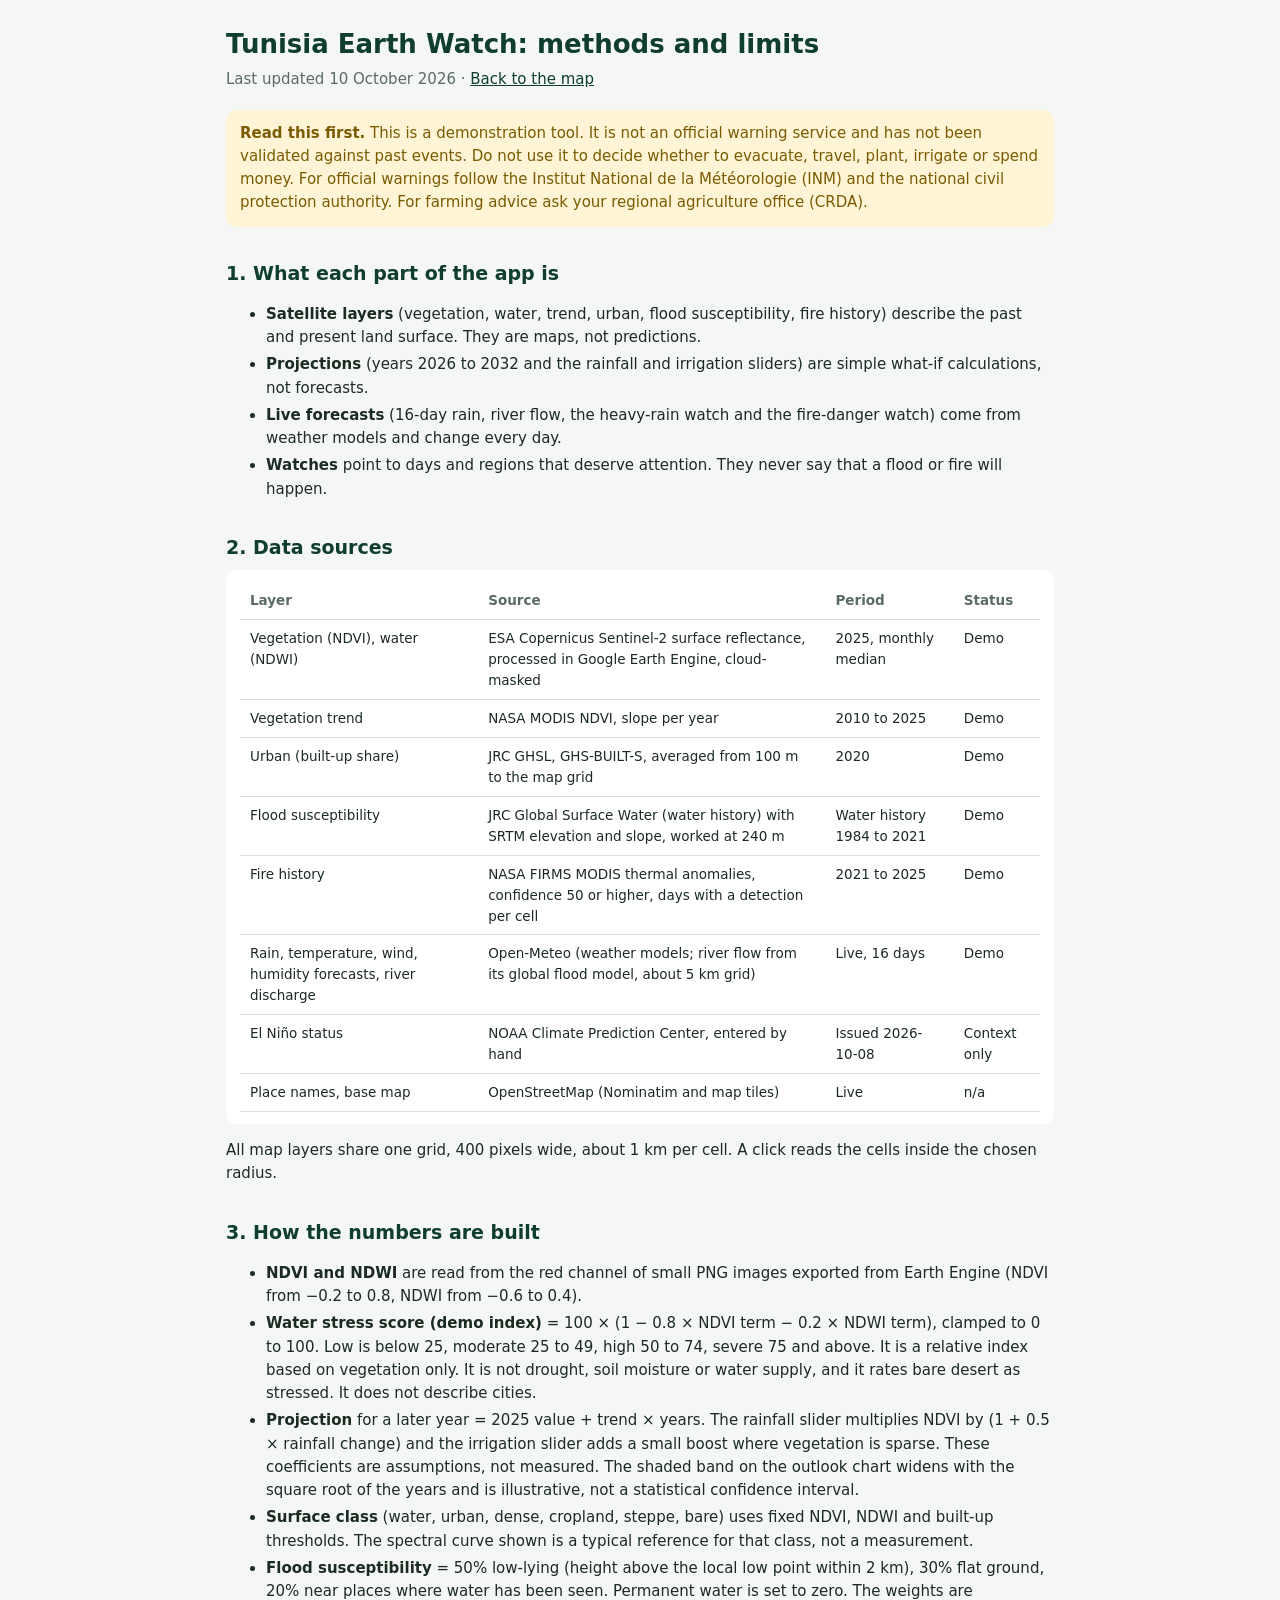
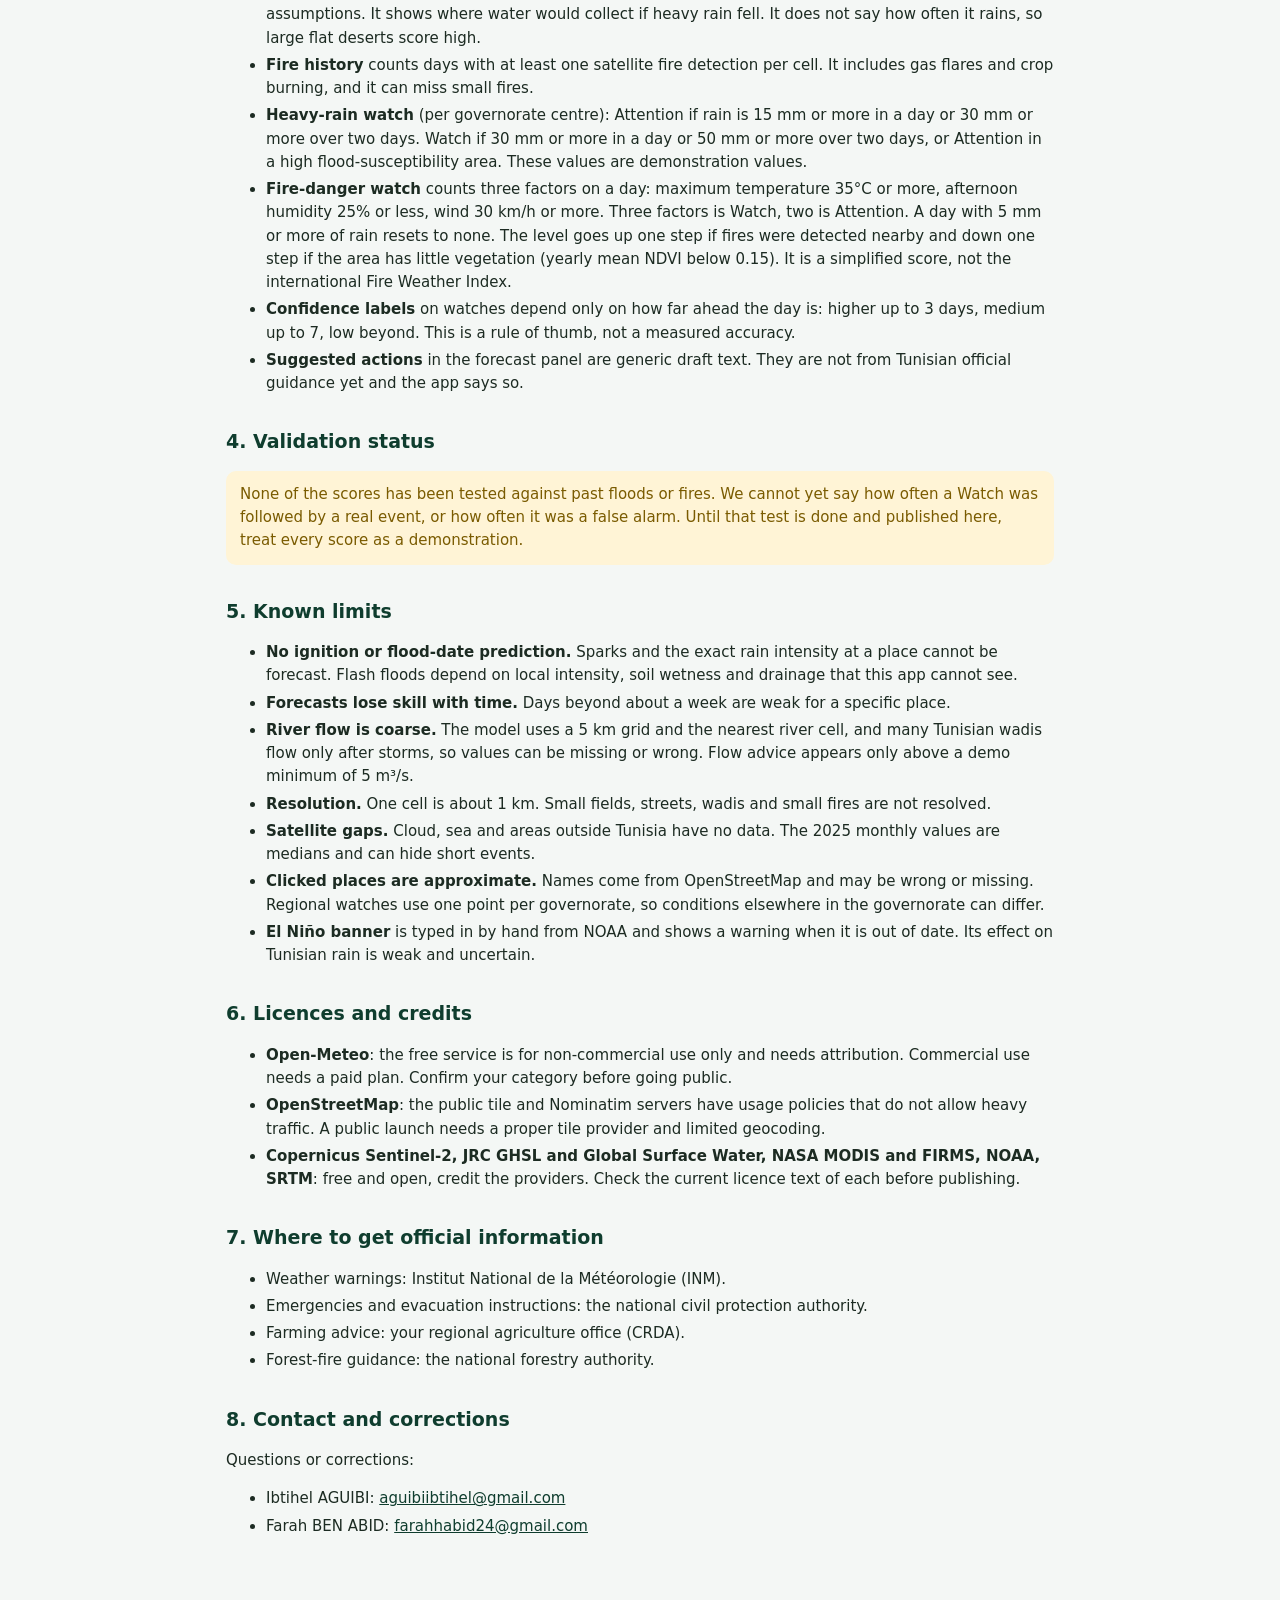
==== methods.html @ f04de6d4 "Add files via upload" ====
<!DOCTYPE html>
<html lang="en">
<head>
<meta charset="UTF-8">
<meta name="viewport" content="width=device-width, initial-scale=1">
<title>Tunisia Earth Watch: methods and limits</title>
<link rel="icon" href="data:,">
<style>
  :root { --bg:#f4f7f5; --card:#fff; --text:#1c2b22; --muted:#5b6b62; --brand:#0f3d2e; --warn-bg:#fff4d6; --warn:#7a5b00; --line:#d9e2dc; }
  @media (prefers-color-scheme: dark) {
    :root { --bg:#0f1713; --card:#17221c; --text:#e6efe9; --muted:#9db0a5; --brand:#7fd1a5; --warn-bg:#3a3010; --warn:#f2d88a; --line:#2b3a31; }
  }
  * { box-sizing: border-box; }
  body { margin:0; background:var(--bg); color:var(--text); font:15px/1.55 system-ui,-apple-system,"Segoe UI",Roboto,sans-serif; }
  main { max-width:860px; margin:0 auto; padding:24px 16px 64px; }
  h1 { font-size:26px; color:var(--brand); margin:0 0 4px; }
  h2 { font-size:19px; color:var(--brand); margin:32px 0 8px; }
  .sub { color:var(--muted); margin:0 0 18px; }
  .box { background:var(--warn-bg); color:var(--warn); padding:12px 14px; border-radius:10px; margin:14px 0; }
  .card { background:var(--card); border-radius:10px; padding:12px 14px; }
  .scroll { overflow-x:auto; }
  table { border-collapse:collapse; width:100%; min-width:640px; font-size:13.5px; }
  th, td { text-align:left; padding:8px 10px; border-bottom:1px solid var(--line); vertical-align:top; }
  th { color:var(--muted); font-weight:600; }
  code { background:var(--bg); padding:1px 5px; border-radius:4px; font-size:13px; }
  li { margin:4px 0; }
  a { color:var(--brand); }
</style>
</head>
<body>
<main>
  <h1>Tunisia Earth Watch: methods and limits</h1>
  <p class="sub">Last updated 10 October 2026 · <a href="index.html">Back to the map</a></p>

  <div class="box"><b>Read this first.</b> This is a demonstration tool. It is not an official warning service and has not been validated against past events. Do not use it to decide whether to evacuate, travel, plant, irrigate or spend money. For official warnings follow the Institut National de la Météorologie (INM) and the national civil protection authority. For farming advice ask your regional agriculture office (CRDA).</div>

  <h2>1. What each part of the app is</h2>
  <ul>
    <li><b>Satellite layers</b> (vegetation, water, trend, urban, flood susceptibility, fire history) describe the past and present land surface. They are maps, not predictions.</li>
    <li><b>Projections</b> (years 2026 to 2032 and the rainfall and irrigation sliders) are simple what-if calculations, not forecasts.</li>
    <li><b>Live forecasts</b> (16-day rain, river flow, the heavy-rain watch and the fire-danger watch) come from weather models and change every day.</li>
    <li><b>Watches</b> point to days and regions that deserve attention. They never say that a flood or fire will happen.</li>
  </ul>

  <h2>2. Data sources</h2>
  <div class="card scroll">
  <table>
    <tr><th>Layer</th><th>Source</th><th>Period</th><th>Status</th></tr>
    <tr><td>Vegetation (NDVI), water (NDWI)</td><td>ESA Copernicus Sentinel-2 surface reflectance, processed in Google Earth Engine, cloud-masked</td><td>2025, monthly median</td><td>Demo</td></tr>
    <tr><td>Vegetation trend</td><td>NASA MODIS NDVI, slope per year</td><td>2010 to 2025</td><td>Demo</td></tr>
    <tr><td>Urban (built-up share)</td><td>JRC GHSL, GHS-BUILT-S, averaged from 100 m to the map grid</td><td>2020</td><td>Demo</td></tr>
    <tr><td>Flood susceptibility</td><td>JRC Global Surface Water (water history) with SRTM elevation and slope, worked at 240 m</td><td>Water history 1984 to 2021</td><td>Demo</td></tr>
    <tr><td>Fire history</td><td>NASA FIRMS MODIS thermal anomalies, confidence 50 or higher, days with a detection per cell</td><td>2021 to 2025</td><td>Demo</td></tr>
    <tr><td>Rain, temperature, wind, humidity forecasts, river discharge</td><td>Open-Meteo (weather models; river flow from its global flood model, about 5 km grid)</td><td>Live, 16 days</td><td>Demo</td></tr>
    <tr><td>El Niño status</td><td>NOAA Climate Prediction Center, entered by hand</td><td>Issued 2026-10-08</td><td>Context only</td></tr>
    <tr><td>Place names, base map</td><td>OpenStreetMap (Nominatim and map tiles)</td><td>Live</td><td>n/a</td></tr>
  </table>
  </div>
  <p>All map layers share one grid, 400 pixels wide, about 1 km per cell. A click reads the cells inside the chosen radius.</p>

  <h2>3. How the numbers are built</h2>
  <ul>
    <li><b>NDVI and NDWI</b> are read from the red channel of small PNG images exported from Earth Engine (NDVI from −0.2 to 0.8, NDWI from −0.6 to 0.4).</li>
    <li><b>Water stress score (demo index)</b> = 100 × (1 − 0.8 × NDVI term − 0.2 × NDWI term), clamped to 0 to 100. Low is below 25, moderate 25 to 49, high 50 to 74, severe 75 and above. It is a relative index based on vegetation only. It is not drought, soil moisture or water supply, and it rates bare desert as stressed. It does not describe cities.</li>
    <li><b>Projection</b> for a later year = 2025 value + trend × years. The rainfall slider multiplies NDVI by (1 + 0.5 × rainfall change) and the irrigation slider adds a small boost where vegetation is sparse. These coefficients are assumptions, not measured. The shaded band on the outlook chart widens with the square root of the years and is illustrative, not a statistical confidence interval.</li>
    <li><b>Surface class</b> (water, urban, dense, cropland, steppe, bare) uses fixed NDVI, NDWI and built-up thresholds. The spectral curve shown is a typical reference for that class, not a measurement.</li>
    <li><b>Flood susceptibility</b> = 50% low-lying (height above the local low point within 2 km), 30% flat ground, 20% near places where water has been seen. Permanent water is set to zero. The weights are assumptions. It shows where water would collect if heavy rain fell. It does not say how often it rains, so large flat deserts score high.</li>
    <li><b>Fire history</b> counts days with at least one satellite fire detection per cell. It includes gas flares and crop burning, and it can miss small fires.</li>
    <li><b>Heavy-rain watch</b> (per governorate centre): Attention if rain is 15 mm or more in a day or 30 mm or more over two days. Watch if 30 mm or more in a day or 50 mm or more over two days, or Attention in a high flood-susceptibility area. These values are demonstration values.</li>
    <li><b>Fire-danger watch</b> counts three factors on a day: maximum temperature 35°C or more, afternoon humidity 25% or less, wind 30 km/h or more. Three factors is Watch, two is Attention. A day with 5 mm or more of rain resets to none. The level goes up one step if fires were detected nearby and down one step if the area has little vegetation (yearly mean NDVI below 0.15). It is a simplified score, not the international Fire Weather Index.</li>
    <li><b>Confidence labels</b> on watches depend only on how far ahead the day is: higher up to 3 days, medium up to 7, low beyond. This is a rule of thumb, not a measured accuracy.</li>
    <li><b>Suggested actions</b> in the forecast panel are generic draft text. They are not from Tunisian official guidance yet and the app says so.</li>
  </ul>

  <h2>4. Validation status</h2>
  <div class="box">None of the scores has been tested against past floods or fires. We cannot yet say how often a Watch was followed by a real event, or how often it was a false alarm. Until that test is done and published here, treat every score as a demonstration.</div>

  <h2>5. Known limits</h2>
  <ul>
    <li><b>No ignition or flood-date prediction.</b> Sparks and the exact rain intensity at a place cannot be forecast. Flash floods depend on local intensity, soil wetness and drainage that this app cannot see.</li>
    <li><b>Forecasts lose skill with time.</b> Days beyond about a week are weak for a specific place.</li>
    <li><b>River flow is coarse.</b> The model uses a 5 km grid and the nearest river cell, and many Tunisian wadis flow only after storms, so values can be missing or wrong. Flow advice appears only above a demo minimum of 5 m³/s.</li>
    <li><b>Resolution.</b> One cell is about 1 km. Small fields, streets, wadis and small fires are not resolved.</li>
    <li><b>Satellite gaps.</b> Cloud, sea and areas outside Tunisia have no data. The 2025 monthly values are medians and can hide short events.</li>
    <li><b>Clicked places are approximate.</b> Names come from OpenStreetMap and may be wrong or missing. Regional watches use one point per governorate, so conditions elsewhere in the governorate can differ.</li>
    <li><b>El Niño banner</b> is typed in by hand from NOAA and shows a warning when it is out of date. Its effect on Tunisian rain is weak and uncertain.</li>
  </ul>

  <h2>6. Licences and credits</h2>
  <ul>
    <li><b>Open-Meteo</b>: the free service is for non-commercial use only and needs attribution. Commercial use needs a paid plan. Confirm your category before going public.</li>
    <li><b>OpenStreetMap</b>: the public tile and Nominatim servers have usage policies that do not allow heavy traffic. A public launch needs a proper tile provider and limited geocoding.</li>
    <li><b>Copernicus Sentinel-2, JRC GHSL and Global Surface Water, NASA MODIS and FIRMS, NOAA, SRTM</b>: free and open, credit the providers. Check the current licence text of each before publishing.</li>
  </ul>

  <h2>7. Where to get official information</h2>
  <ul>
    <li>Weather warnings: Institut National de la Météorologie (INM).</li>
    <li>Emergencies and evacuation instructions: the national civil protection authority.</li>
    <li>Farming advice: your regional agriculture office (CRDA).</li>
    <li>Forest-fire guidance: the national forestry authority.</li>
  </ul>

  <h2>8. Contact and corrections</h2>
  <p>Questions or corrections:</p>
  <ul>
    <li>Ibtihel AGUIBI: <a href="mailto:aguibiibtihel@gmail.com">aguibiibtihel@gmail.com</a></li>
    <li>Farah BEN ABID: <a href="mailto:farahhabid24@gmail.com">farahhabid24@gmail.com</a></li>
  </ul>
</main>
</body>
</html>
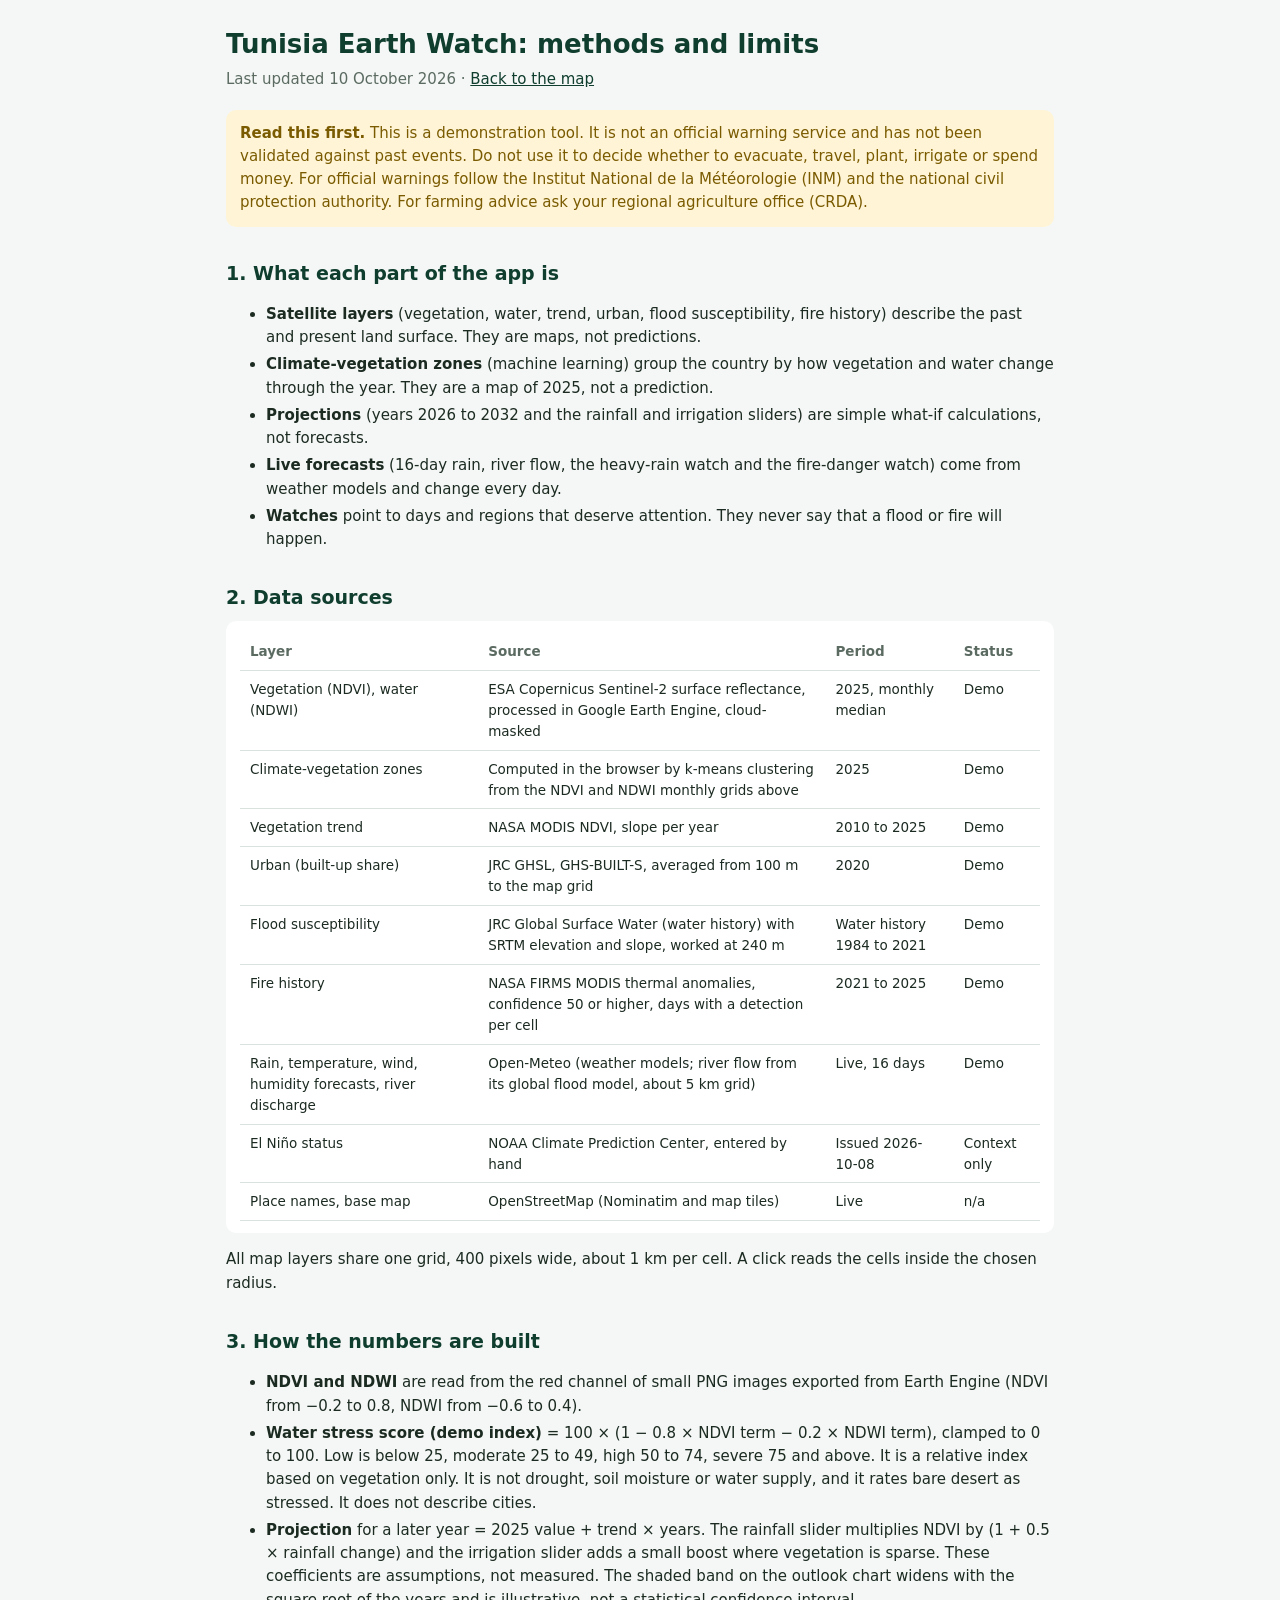
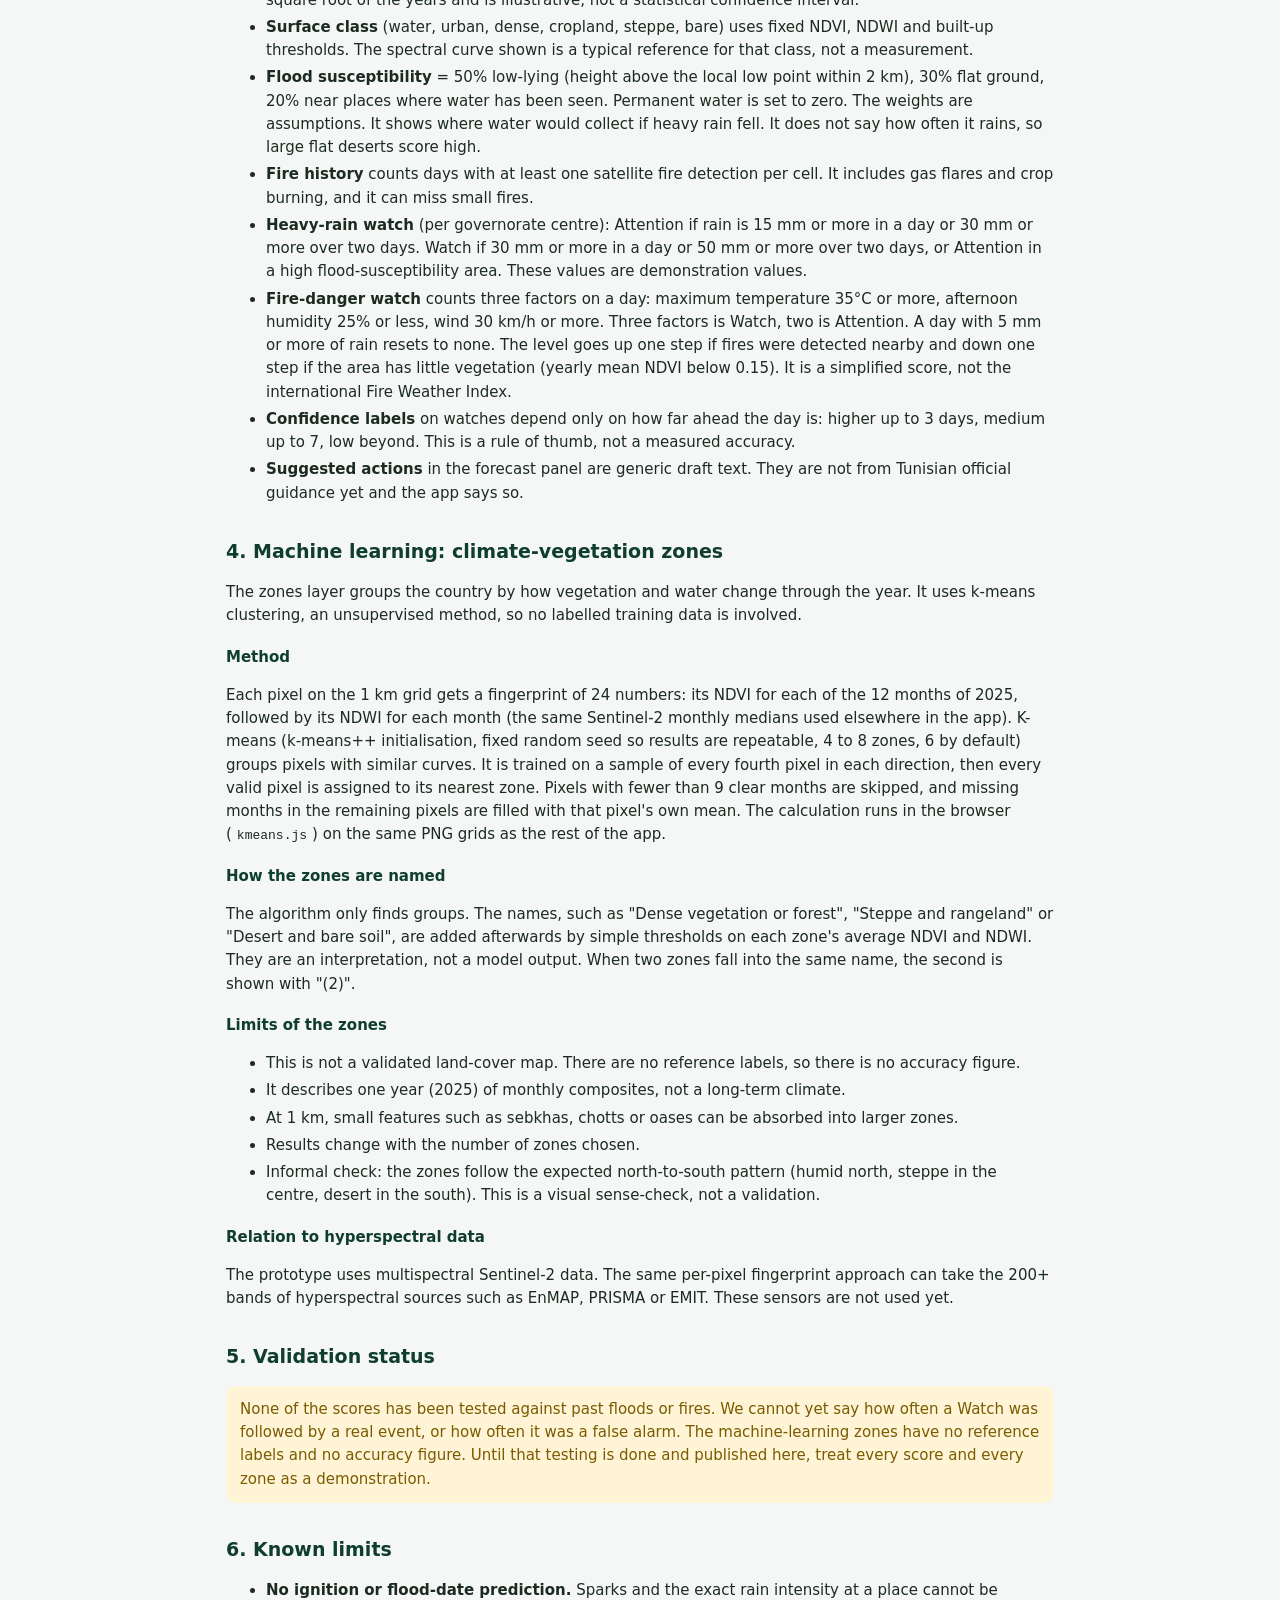
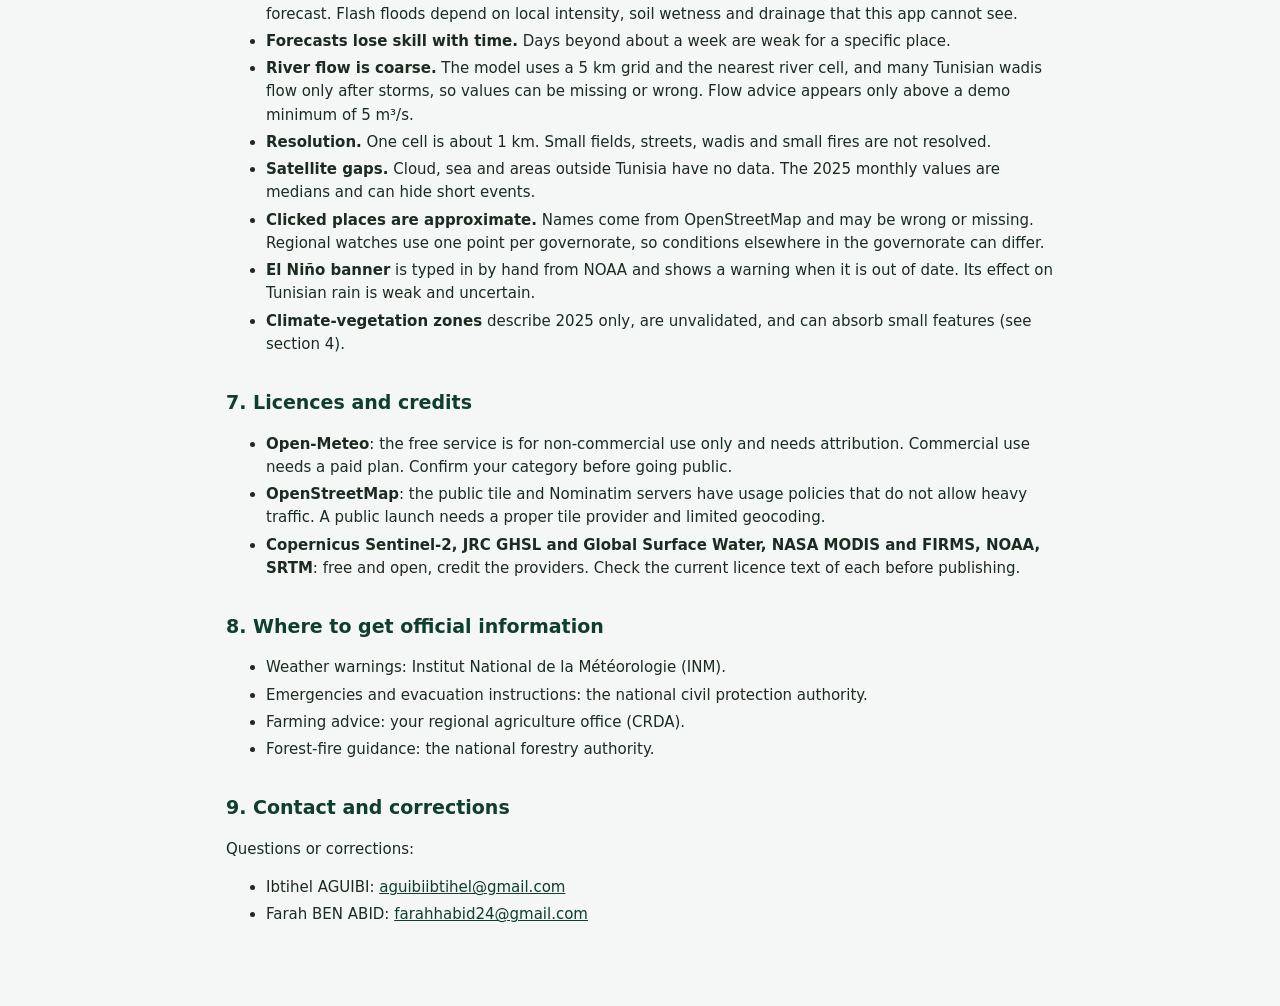
==== commit 19c1b8c2: "Add files via upload" ====
--- a/methods.html
+++ b/methods.html
@@ -15,6 +15,7 @@
   main { max-width:860px; margin:0 auto; padding:24px 16px 64px; }
   h1 { font-size:26px; color:var(--brand); margin:0 0 4px; }
   h2 { font-size:19px; color:var(--brand); margin:32px 0 8px; }
+  h3 { font-size:15px; color:var(--brand); margin:18px 0 4px; }
   .sub { color:var(--muted); margin:0 0 18px; }
   .box { background:var(--warn-bg); color:var(--warn); padding:12px 14px; border-radius:10px; margin:14px 0; }
   .card { background:var(--card); border-radius:10px; padding:12px 14px; }
@@ -37,6 +38,7 @@
   <h2>1. What each part of the app is</h2>
   <ul>
     <li><b>Satellite layers</b> (vegetation, water, trend, urban, flood susceptibility, fire history) describe the past and present land surface. They are maps, not predictions.</li>
+    <li><b>Climate-vegetation zones</b> (machine learning) group the country by how vegetation and water change through the year. They are a map of 2025, not a prediction.</li>
     <li><b>Projections</b> (years 2026 to 2032 and the rainfall and irrigation sliders) are simple what-if calculations, not forecasts.</li>
     <li><b>Live forecasts</b> (16-day rain, river flow, the heavy-rain watch and the fire-danger watch) come from weather models and change every day.</li>
     <li><b>Watches</b> point to days and regions that deserve attention. They never say that a flood or fire will happen.</li>
@@ -47,6 +49,7 @@
   <table>
     <tr><th>Layer</th><th>Source</th><th>Period</th><th>Status</th></tr>
     <tr><td>Vegetation (NDVI), water (NDWI)</td><td>ESA Copernicus Sentinel-2 surface reflectance, processed in Google Earth Engine, cloud-masked</td><td>2025, monthly median</td><td>Demo</td></tr>
+    <tr><td>Climate-vegetation zones</td><td>Computed in the browser by k-means clustering from the NDVI and NDWI monthly grids above</td><td>2025</td><td>Demo</td></tr>
     <tr><td>Vegetation trend</td><td>NASA MODIS NDVI, slope per year</td><td>2010 to 2025</td><td>Demo</td></tr>
     <tr><td>Urban (built-up share)</td><td>JRC GHSL, GHS-BUILT-S, averaged from 100 m to the map grid</td><td>2020</td><td>Demo</td></tr>
     <tr><td>Flood susceptibility</td><td>JRC Global Surface Water (water history) with SRTM elevation and slope, worked at 240 m</td><td>Water history 1984 to 2021</td><td>Demo</td></tr>
@@ -72,10 +75,31 @@
     <li><b>Suggested actions</b> in the forecast panel are generic draft text. They are not from Tunisian official guidance yet and the app says so.</li>
   </ul>
 
-  <h2>4. Validation status</h2>
-  <div class="box">None of the scores has been tested against past floods or fires. We cannot yet say how often a Watch was followed by a real event, or how often it was a false alarm. Until that test is done and published here, treat every score as a demonstration.</div>
+  <h2>4. Machine learning: climate-vegetation zones</h2>
+  <p>The zones layer groups the country by how vegetation and water change through the year. It uses k-means clustering, an unsupervised method, so no labelled training data is involved.</p>
 
-  <h2>5. Known limits</h2>
+  <h3>Method</h3>
+  <p>Each pixel on the 1 km grid gets a fingerprint of 24 numbers: its NDVI for each of the 12 months of 2025, followed by its NDWI for each month (the same Sentinel-2 monthly medians used elsewhere in the app). K-means (k-means++ initialisation, fixed random seed so results are repeatable, 4 to 8 zones, 6 by default) groups pixels with similar curves. It is trained on a sample of every fourth pixel in each direction, then every valid pixel is assigned to its nearest zone. Pixels with fewer than 9 clear months are skipped, and missing months in the remaining pixels are filled with that pixel's own mean. The calculation runs in the browser (<code>kmeans.js</code>) on the same PNG grids as the rest of the app.</p>
+
+  <h3>How the zones are named</h3>
+  <p>The algorithm only finds groups. The names, such as "Dense vegetation or forest", "Steppe and rangeland" or "Desert and bare soil", are added afterwards by simple thresholds on each zone's average NDVI and NDWI. They are an interpretation, not a model output. When two zones fall into the same name, the second is shown with "(2)".</p>
+
+  <h3>Limits of the zones</h3>
+  <ul>
+    <li>This is not a validated land-cover map. There are no reference labels, so there is no accuracy figure.</li>
+    <li>It describes one year (2025) of monthly composites, not a long-term climate.</li>
+    <li>At 1 km, small features such as sebkhas, chotts or oases can be absorbed into larger zones.</li>
+    <li>Results change with the number of zones chosen.</li>
+    <li>Informal check: the zones follow the expected north-to-south pattern (humid north, steppe in the centre, desert in the south). This is a visual sense-check, not a validation.</li>
+  </ul>
+
+  <h3>Relation to hyperspectral data</h3>
+  <p>The prototype uses multispectral Sentinel-2 data. The same per-pixel fingerprint approach can take the 200+ bands of hyperspectral sources such as EnMAP, PRISMA or EMIT. These sensors are not used yet.</p>
+
+  <h2>5. Validation status</h2>
+  <div class="box">None of the scores has been tested against past floods or fires. We cannot yet say how often a Watch was followed by a real event, or how often it was a false alarm. The machine-learning zones have no reference labels and no accuracy figure. Until that testing is done and published here, treat every score and every zone as a demonstration.</div>
+
+  <h2>6. Known limits</h2>
   <ul>
     <li><b>No ignition or flood-date prediction.</b> Sparks and the exact rain intensity at a place cannot be forecast. Flash floods depend on local intensity, soil wetness and drainage that this app cannot see.</li>
     <li><b>Forecasts lose skill with time.</b> Days beyond about a week are weak for a specific place.</li>
@@ -84,16 +108,17 @@
     <li><b>Satellite gaps.</b> Cloud, sea and areas outside Tunisia have no data. The 2025 monthly values are medians and can hide short events.</li>
     <li><b>Clicked places are approximate.</b> Names come from OpenStreetMap and may be wrong or missing. Regional watches use one point per governorate, so conditions elsewhere in the governorate can differ.</li>
     <li><b>El Niño banner</b> is typed in by hand from NOAA and shows a warning when it is out of date. Its effect on Tunisian rain is weak and uncertain.</li>
+    <li><b>Climate-vegetation zones</b> describe 2025 only, are unvalidated, and can absorb small features (see section 4).</li>
   </ul>
 
-  <h2>6. Licences and credits</h2>
+  <h2>7. Licences and credits</h2>
   <ul>
     <li><b>Open-Meteo</b>: the free service is for non-commercial use only and needs attribution. Commercial use needs a paid plan. Confirm your category before going public.</li>
     <li><b>OpenStreetMap</b>: the public tile and Nominatim servers have usage policies that do not allow heavy traffic. A public launch needs a proper tile provider and limited geocoding.</li>
     <li><b>Copernicus Sentinel-2, JRC GHSL and Global Surface Water, NASA MODIS and FIRMS, NOAA, SRTM</b>: free and open, credit the providers. Check the current licence text of each before publishing.</li>
   </ul>
 
-  <h2>7. Where to get official information</h2>
+  <h2>8. Where to get official information</h2>
   <ul>
     <li>Weather warnings: Institut National de la Météorologie (INM).</li>
     <li>Emergencies and evacuation instructions: the national civil protection authority.</li>
@@ -101,7 +126,7 @@
     <li>Forest-fire guidance: the national forestry authority.</li>
   </ul>
 
-  <h2>8. Contact and corrections</h2>
+  <h2>9. Contact and corrections</h2>
   <p>Questions or corrections:</p>
   <ul>
     <li>Ibtihel AGUIBI: <a href="mailto:aguibiibtihel@gmail.com">aguibiibtihel@gmail.com</a></li>
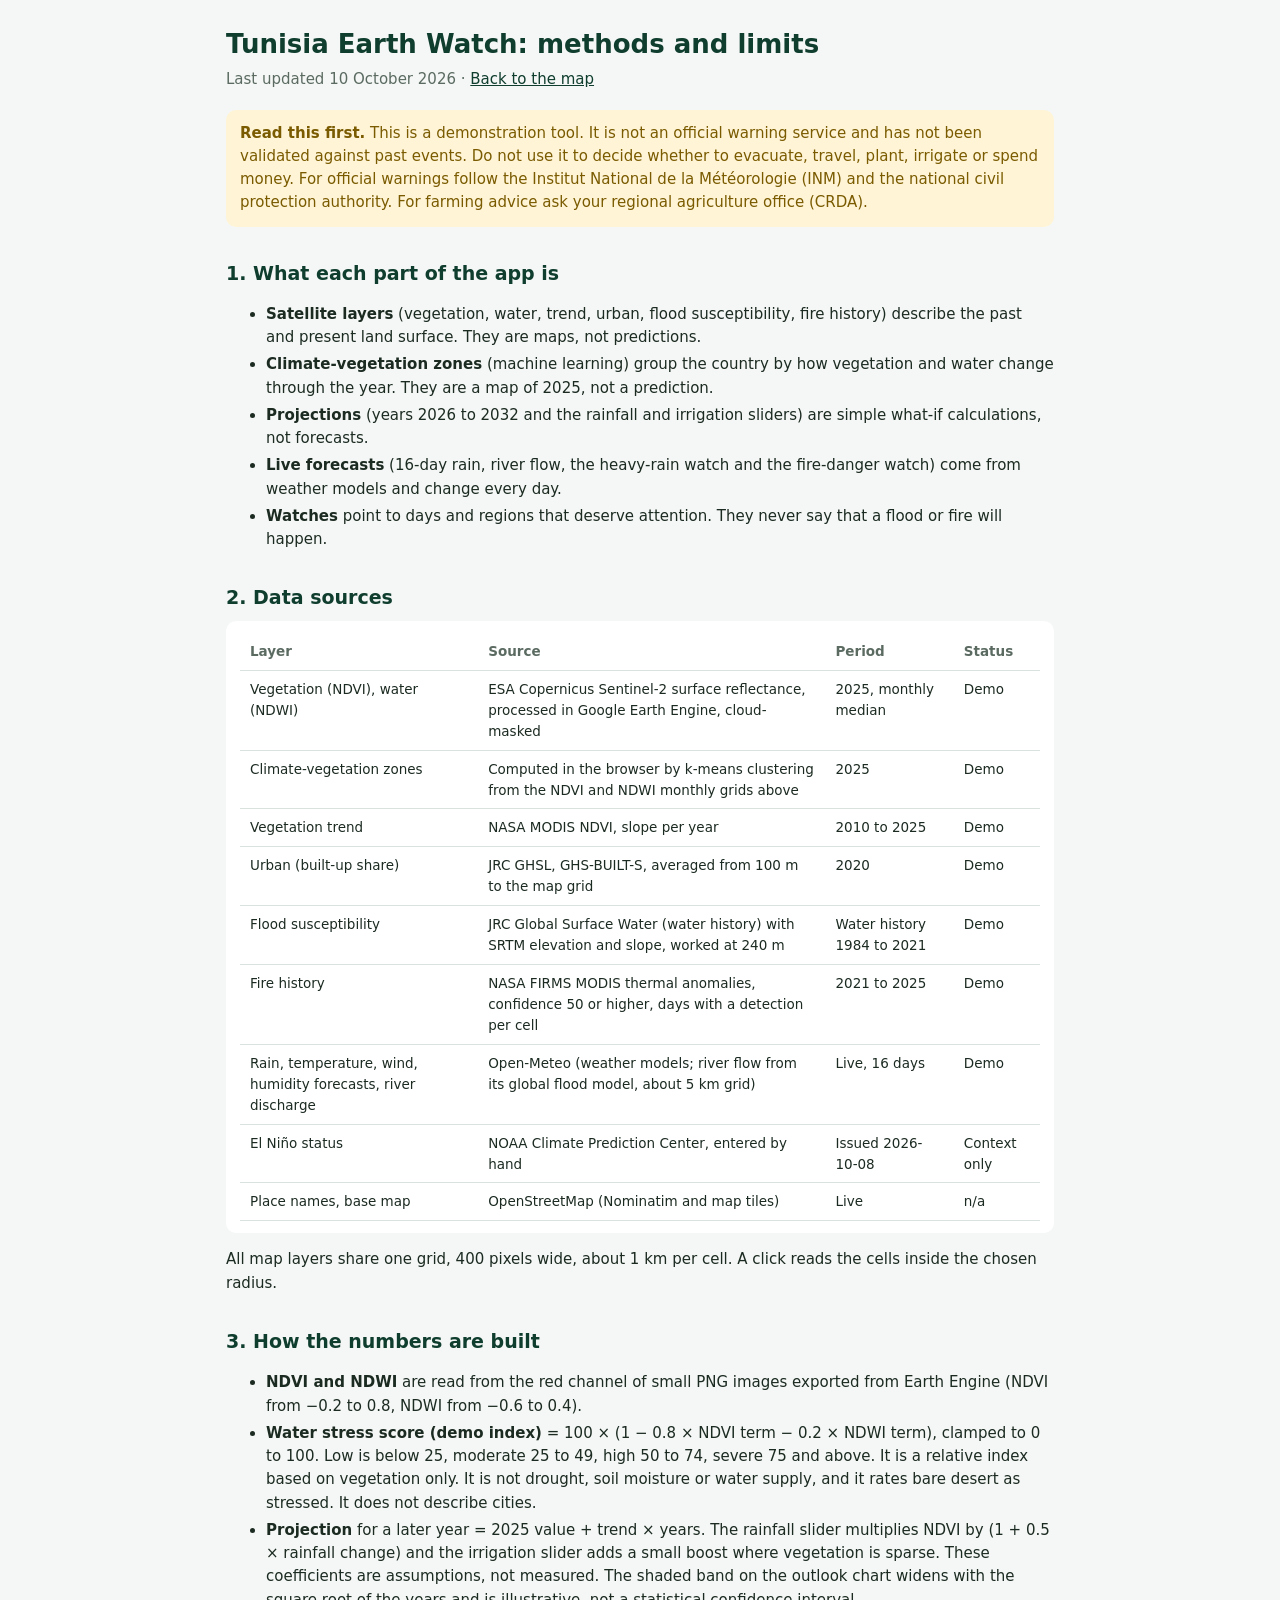
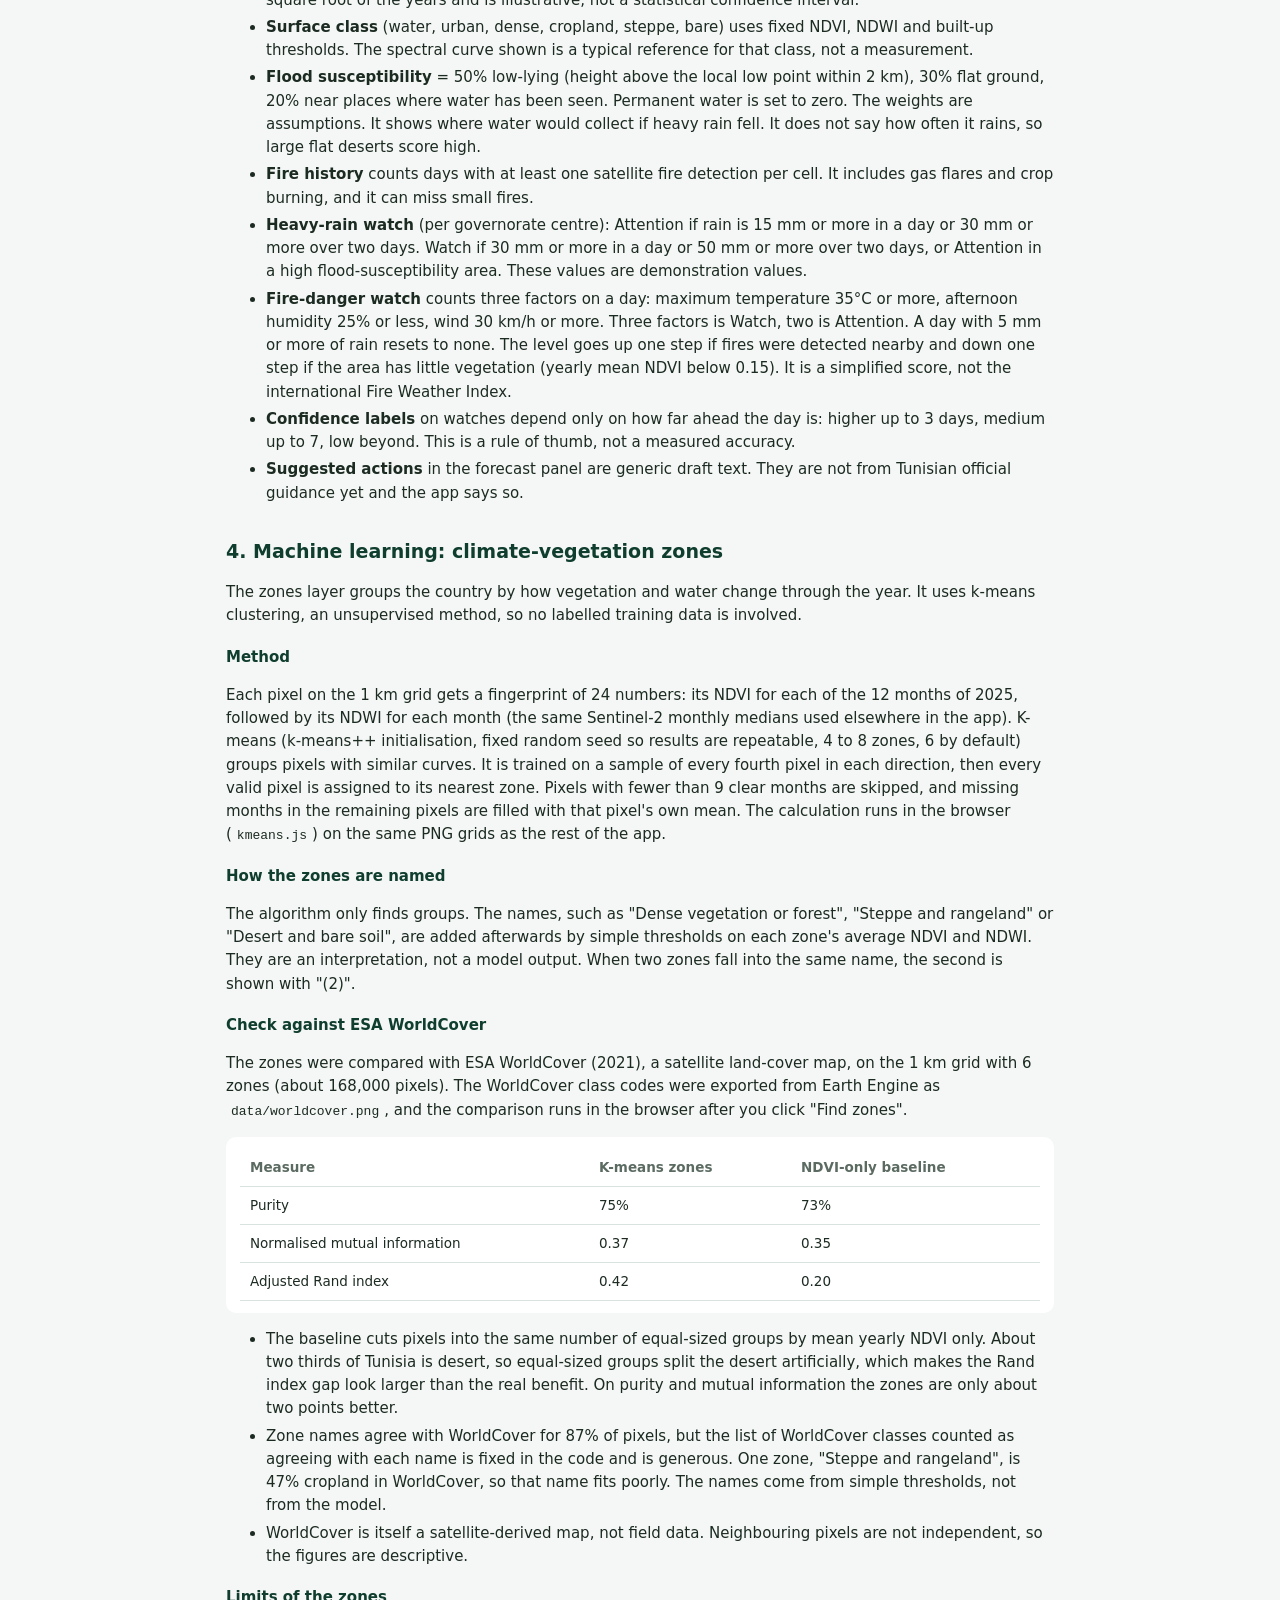
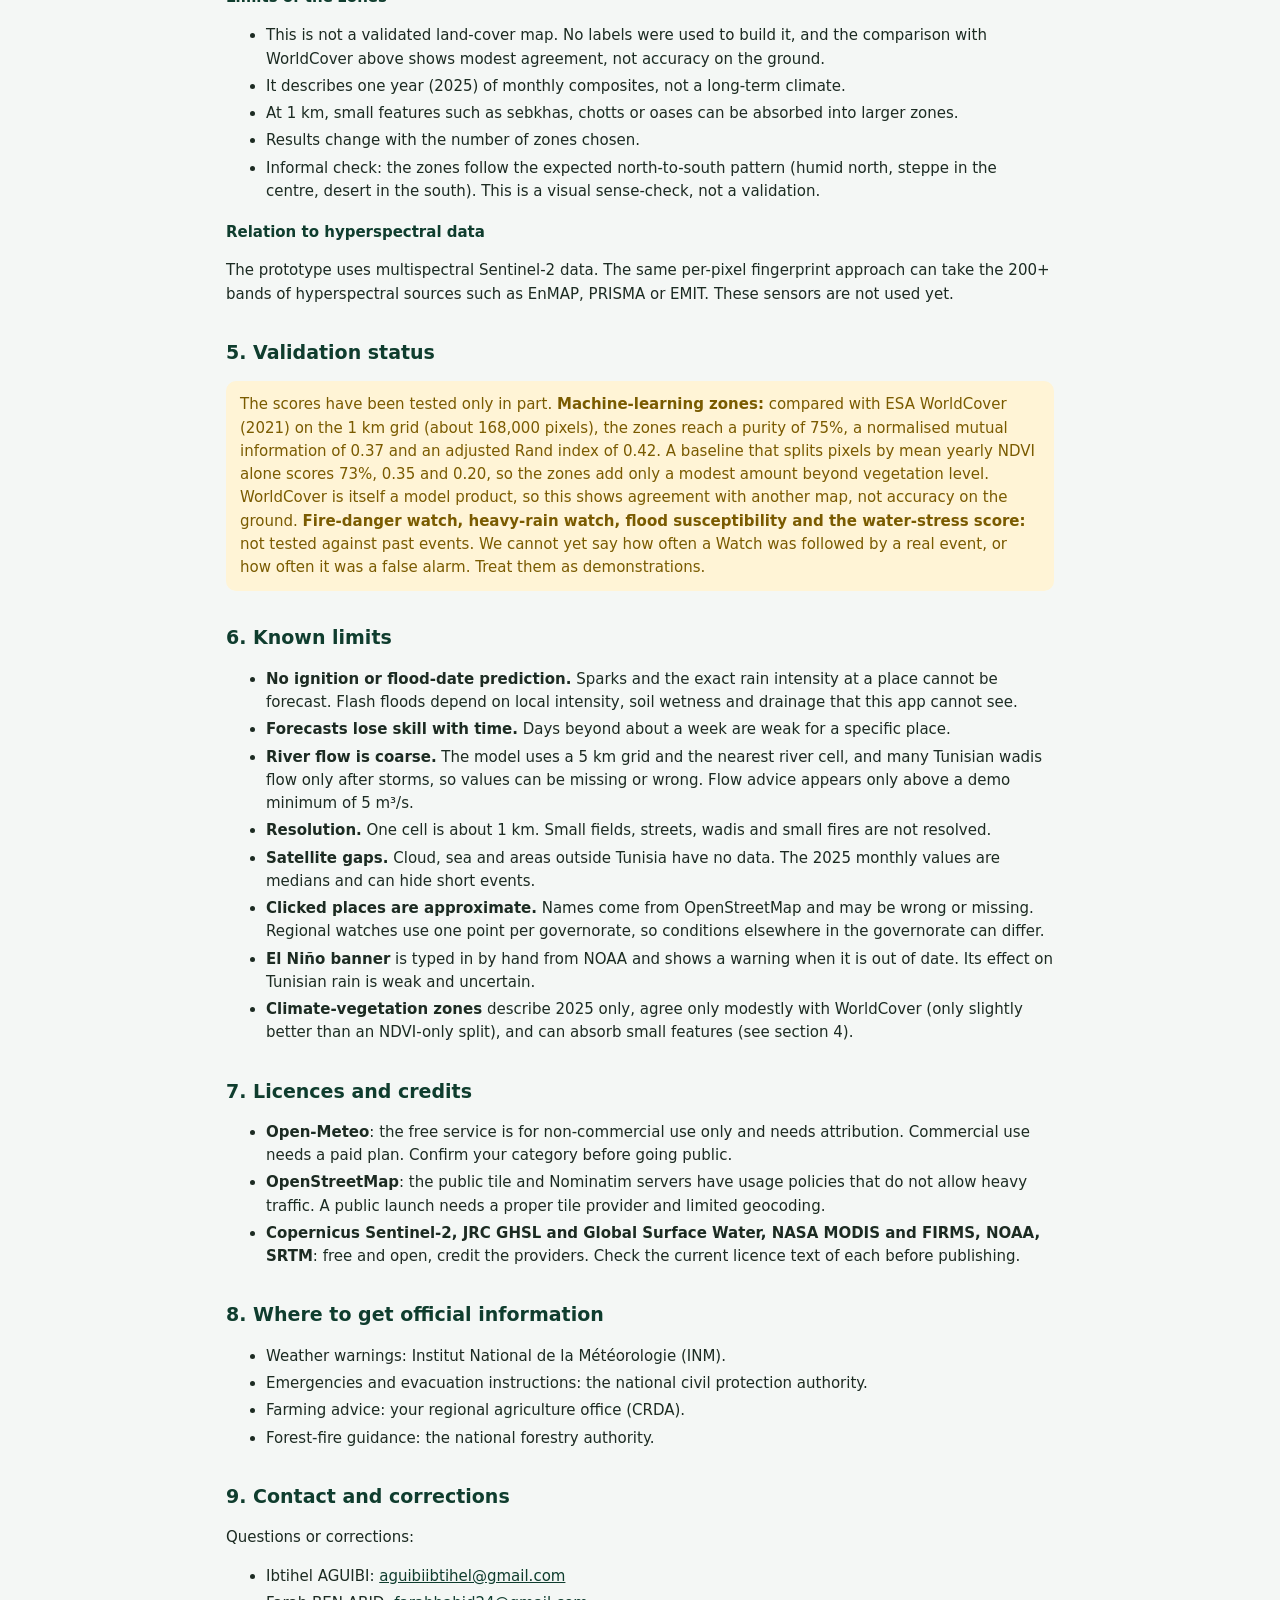
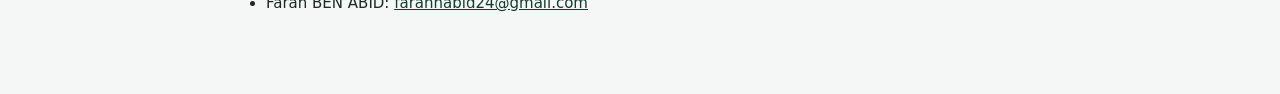
==== commit dd9d3277: "Add files via upload" ====
--- a/methods.html
+++ b/methods.html
@@ -84,9 +84,25 @@
   <h3>How the zones are named</h3>
   <p>The algorithm only finds groups. The names, such as "Dense vegetation or forest", "Steppe and rangeland" or "Desert and bare soil", are added afterwards by simple thresholds on each zone's average NDVI and NDWI. They are an interpretation, not a model output. When two zones fall into the same name, the second is shown with "(2)".</p>
 
+  <h3>Check against ESA WorldCover</h3>
+  <p>The zones were compared with ESA WorldCover (2021), a satellite land-cover map, on the 1 km grid with 6 zones (about 168,000 pixels). The WorldCover class codes were exported from Earth Engine as <code>data/worldcover.png</code>, and the comparison runs in the browser after you click "Find zones".</p>
+  <div class="card scroll">
+  <table>
+    <tr><th>Measure</th><th>K-means zones</th><th>NDVI-only baseline</th></tr>
+    <tr><td>Purity</td><td>75%</td><td>73%</td></tr>
+    <tr><td>Normalised mutual information</td><td>0.37</td><td>0.35</td></tr>
+    <tr><td>Adjusted Rand index</td><td>0.42</td><td>0.20</td></tr>
+  </table>
+  </div>
+  <ul>
+    <li>The baseline cuts pixels into the same number of equal-sized groups by mean yearly NDVI only. About two thirds of Tunisia is desert, so equal-sized groups split the desert artificially, which makes the Rand index gap look larger than the real benefit. On purity and mutual information the zones are only about two points better.</li>
+    <li>Zone names agree with WorldCover for 87% of pixels, but the list of WorldCover classes counted as agreeing with each name is fixed in the code and is generous. One zone, "Steppe and rangeland", is 47% cropland in WorldCover, so that name fits poorly. The names come from simple thresholds, not from the model.</li>
+    <li>WorldCover is itself a satellite-derived map, not field data. Neighbouring pixels are not independent, so the figures are descriptive.</li>
+  </ul>
+
   <h3>Limits of the zones</h3>
   <ul>
-    <li>This is not a validated land-cover map. There are no reference labels, so there is no accuracy figure.</li>
+    <li>This is not a validated land-cover map. No labels were used to build it, and the comparison with WorldCover above shows modest agreement, not accuracy on the ground.</li>
     <li>It describes one year (2025) of monthly composites, not a long-term climate.</li>
     <li>At 1 km, small features such as sebkhas, chotts or oases can be absorbed into larger zones.</li>
     <li>Results change with the number of zones chosen.</li>
@@ -97,7 +113,7 @@
   <p>The prototype uses multispectral Sentinel-2 data. The same per-pixel fingerprint approach can take the 200+ bands of hyperspectral sources such as EnMAP, PRISMA or EMIT. These sensors are not used yet.</p>
 
   <h2>5. Validation status</h2>
-  <div class="box">None of the scores has been tested against past floods or fires. We cannot yet say how often a Watch was followed by a real event, or how often it was a false alarm. The machine-learning zones have no reference labels and no accuracy figure. Until that testing is done and published here, treat every score and every zone as a demonstration.</div>
+  <div class="box">The scores have been tested only in part. <b>Machine-learning zones:</b> compared with ESA WorldCover (2021) on the 1 km grid (about 168,000 pixels), the zones reach a purity of 75%, a normalised mutual information of 0.37 and an adjusted Rand index of 0.42. A baseline that splits pixels by mean yearly NDVI alone scores 73%, 0.35 and 0.20, so the zones add only a modest amount beyond vegetation level. WorldCover is itself a model product, so this shows agreement with another map, not accuracy on the ground. <b>Fire-danger watch, heavy-rain watch, flood susceptibility and the water-stress score:</b> not tested against past events. We cannot yet say how often a Watch was followed by a real event, or how often it was a false alarm. Treat them as demonstrations.</div>
 
   <h2>6. Known limits</h2>
   <ul>
@@ -108,7 +124,7 @@
     <li><b>Satellite gaps.</b> Cloud, sea and areas outside Tunisia have no data. The 2025 monthly values are medians and can hide short events.</li>
     <li><b>Clicked places are approximate.</b> Names come from OpenStreetMap and may be wrong or missing. Regional watches use one point per governorate, so conditions elsewhere in the governorate can differ.</li>
     <li><b>El Niño banner</b> is typed in by hand from NOAA and shows a warning when it is out of date. Its effect on Tunisian rain is weak and uncertain.</li>
-    <li><b>Climate-vegetation zones</b> describe 2025 only, are unvalidated, and can absorb small features (see section 4).</li>
+    <li><b>Climate-vegetation zones</b> describe 2025 only, agree only modestly with WorldCover (only slightly better than an NDVI-only split), and can absorb small features (see section 4).</li>
   </ul>
 
   <h2>7. Licences and credits</h2>
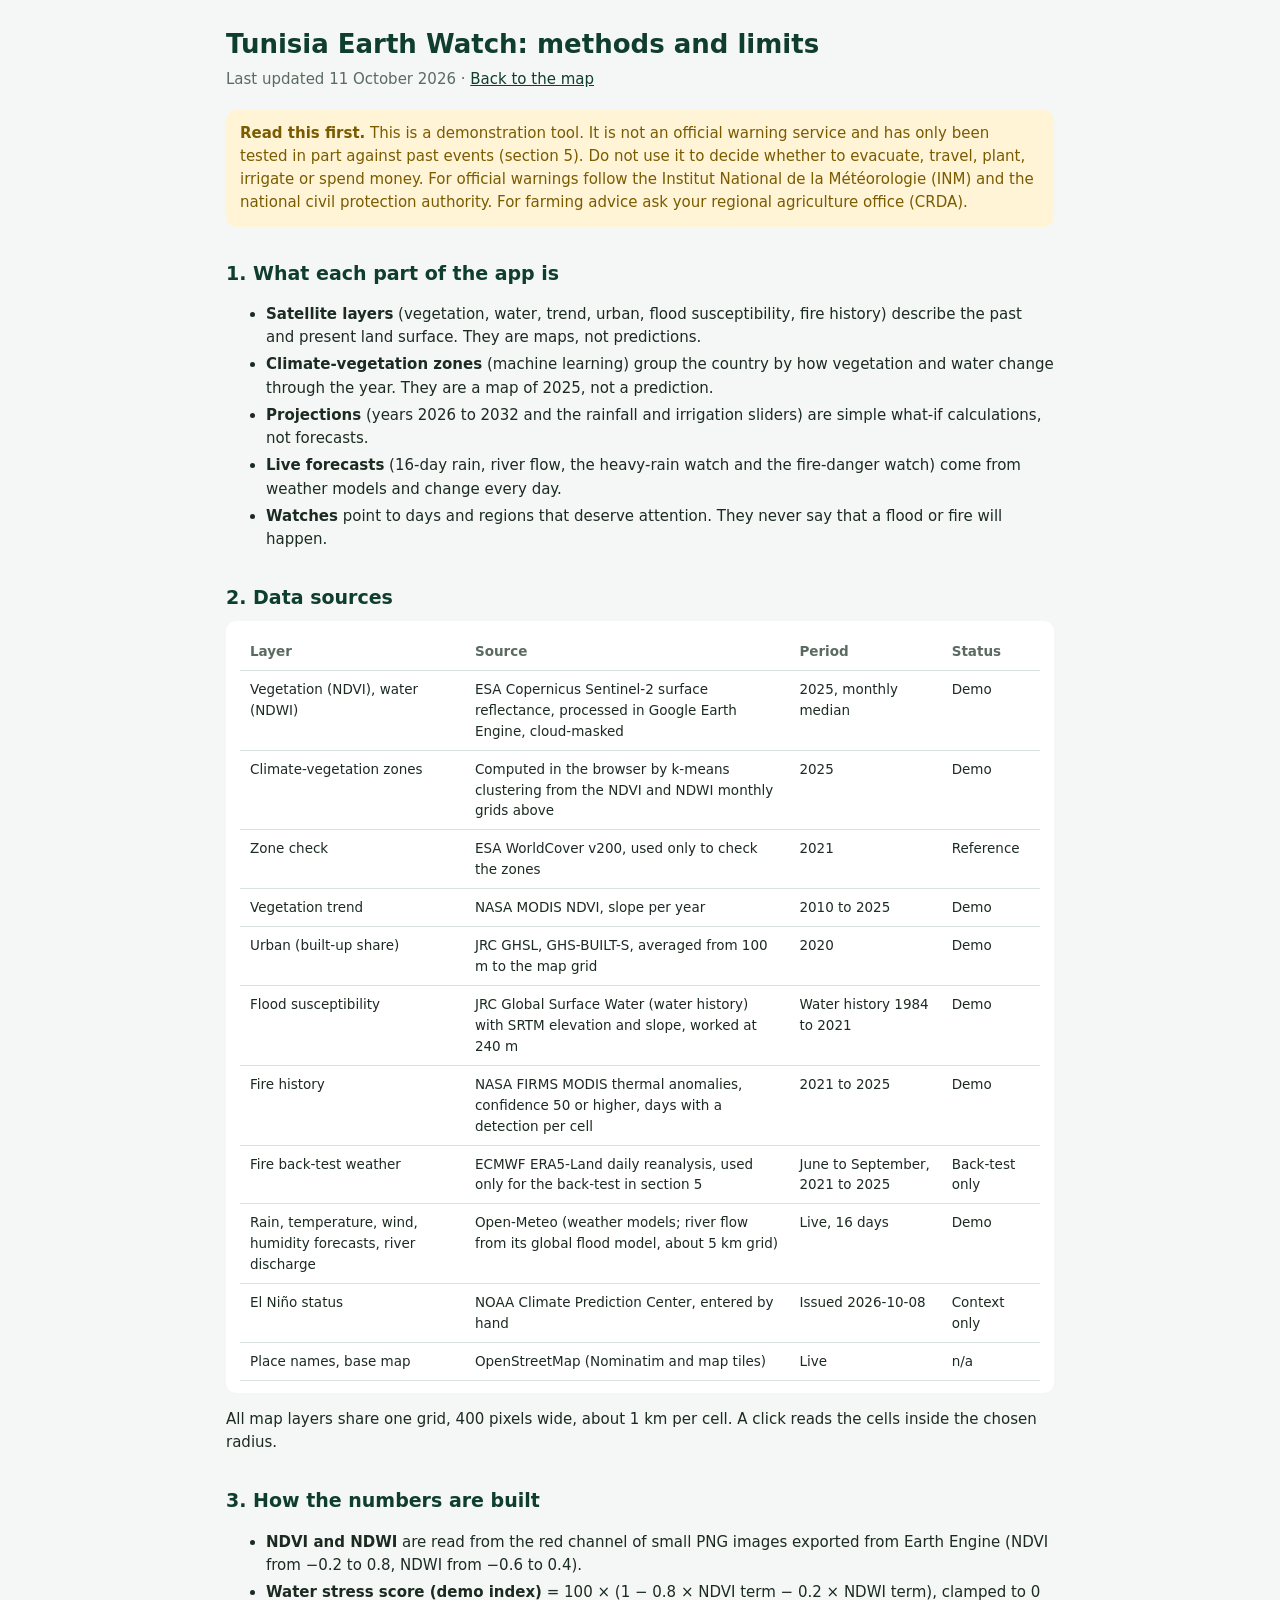
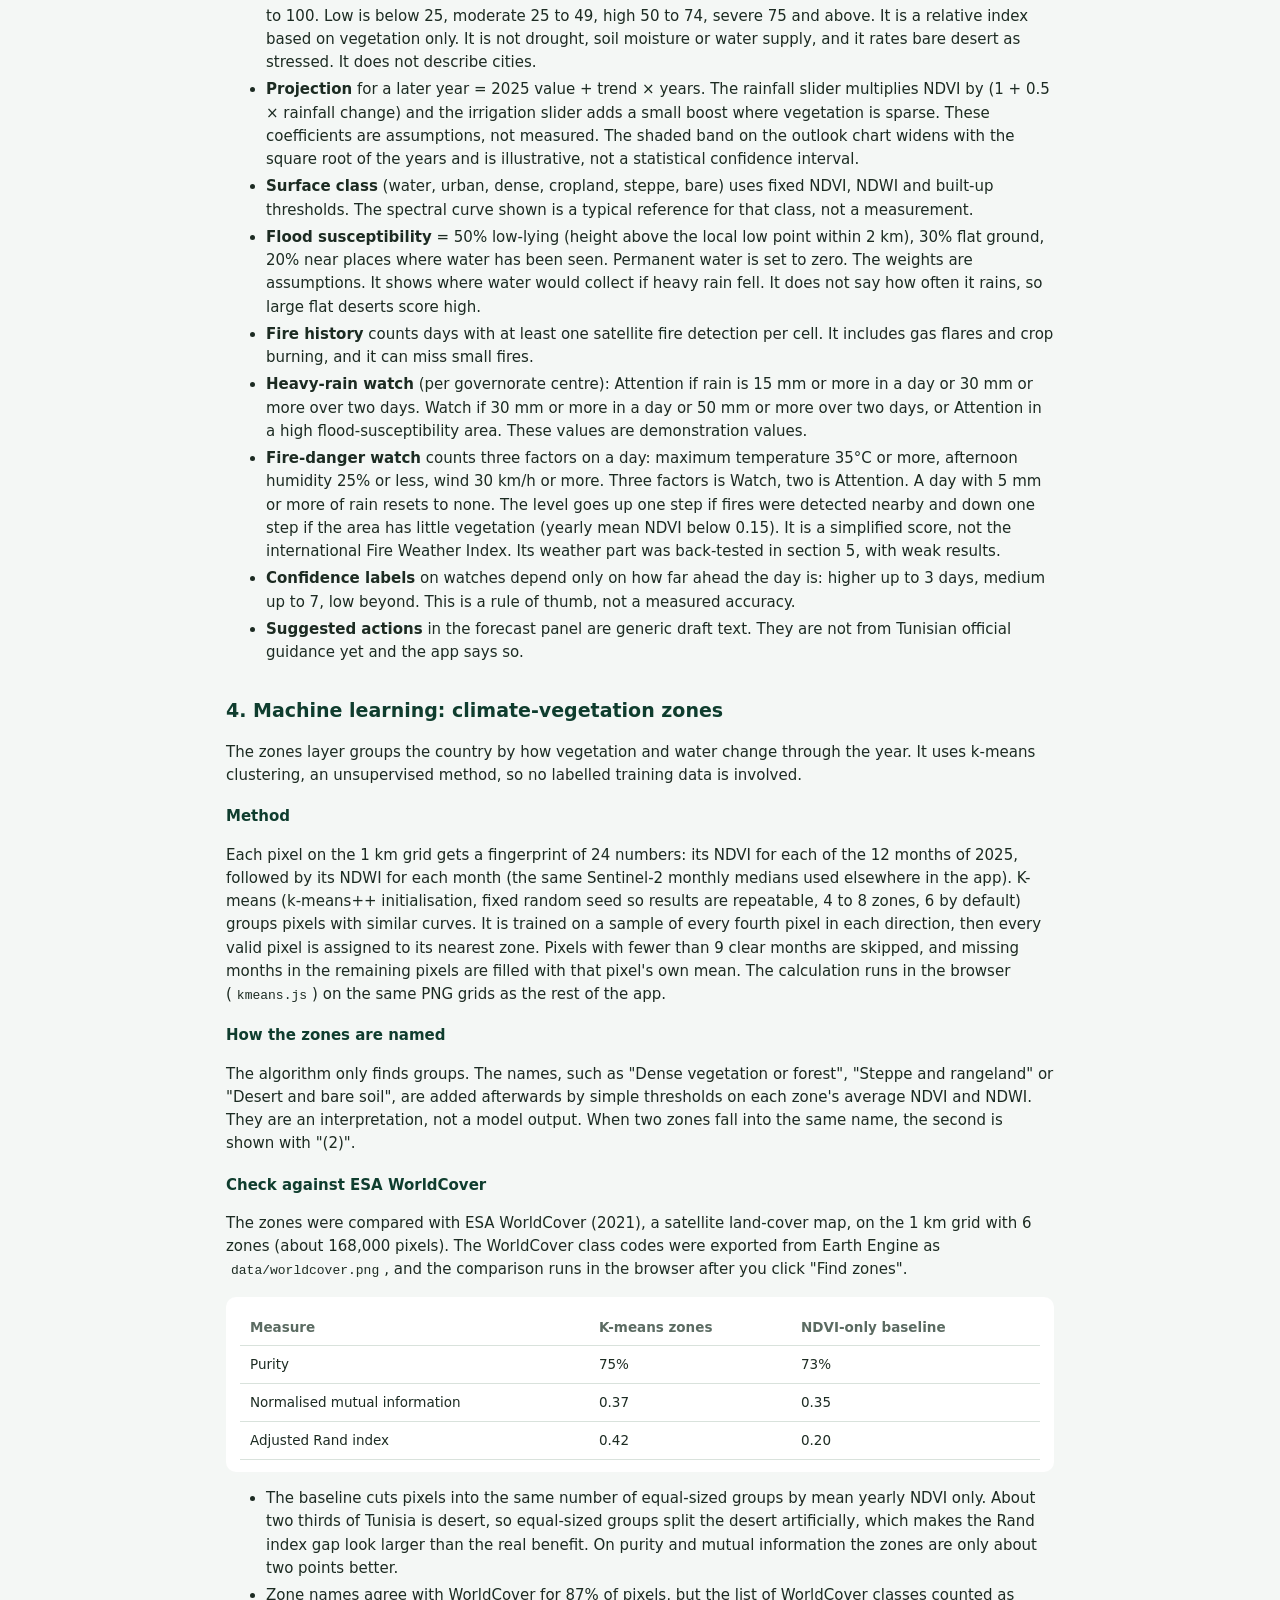
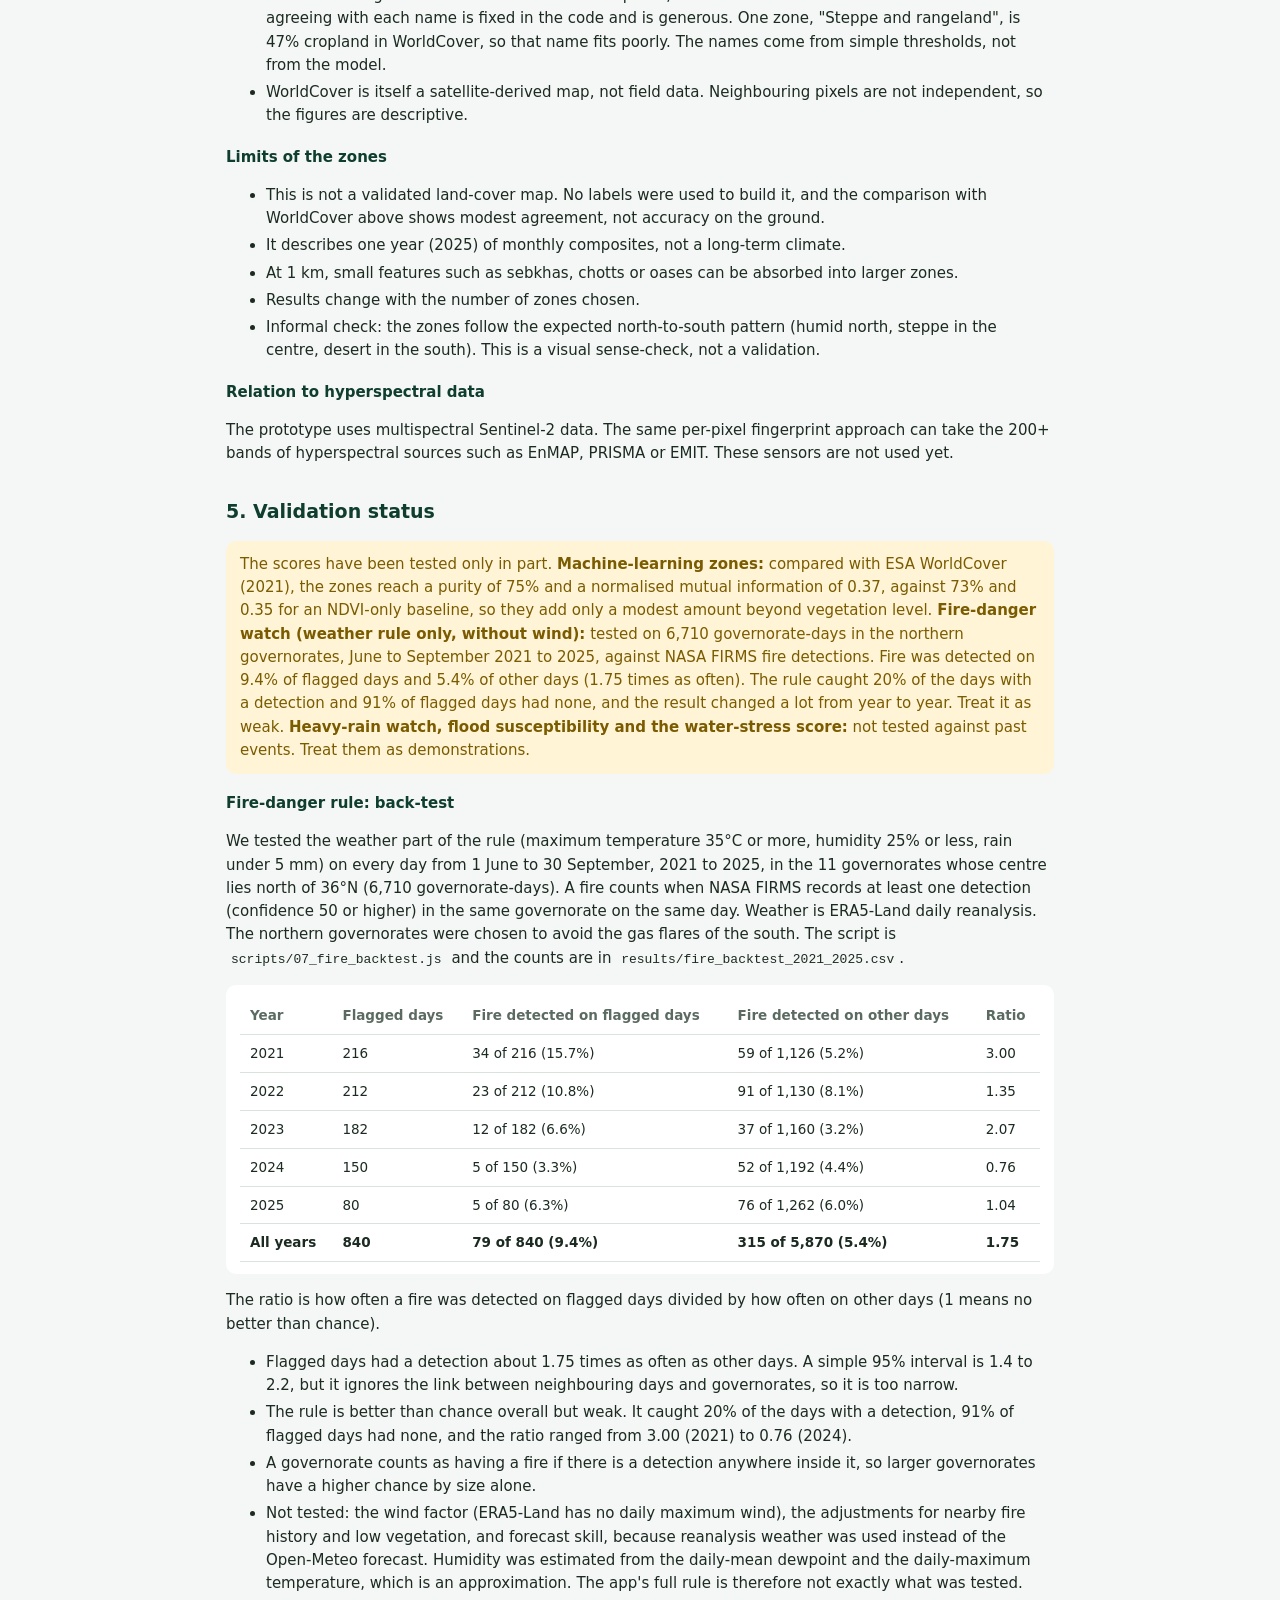
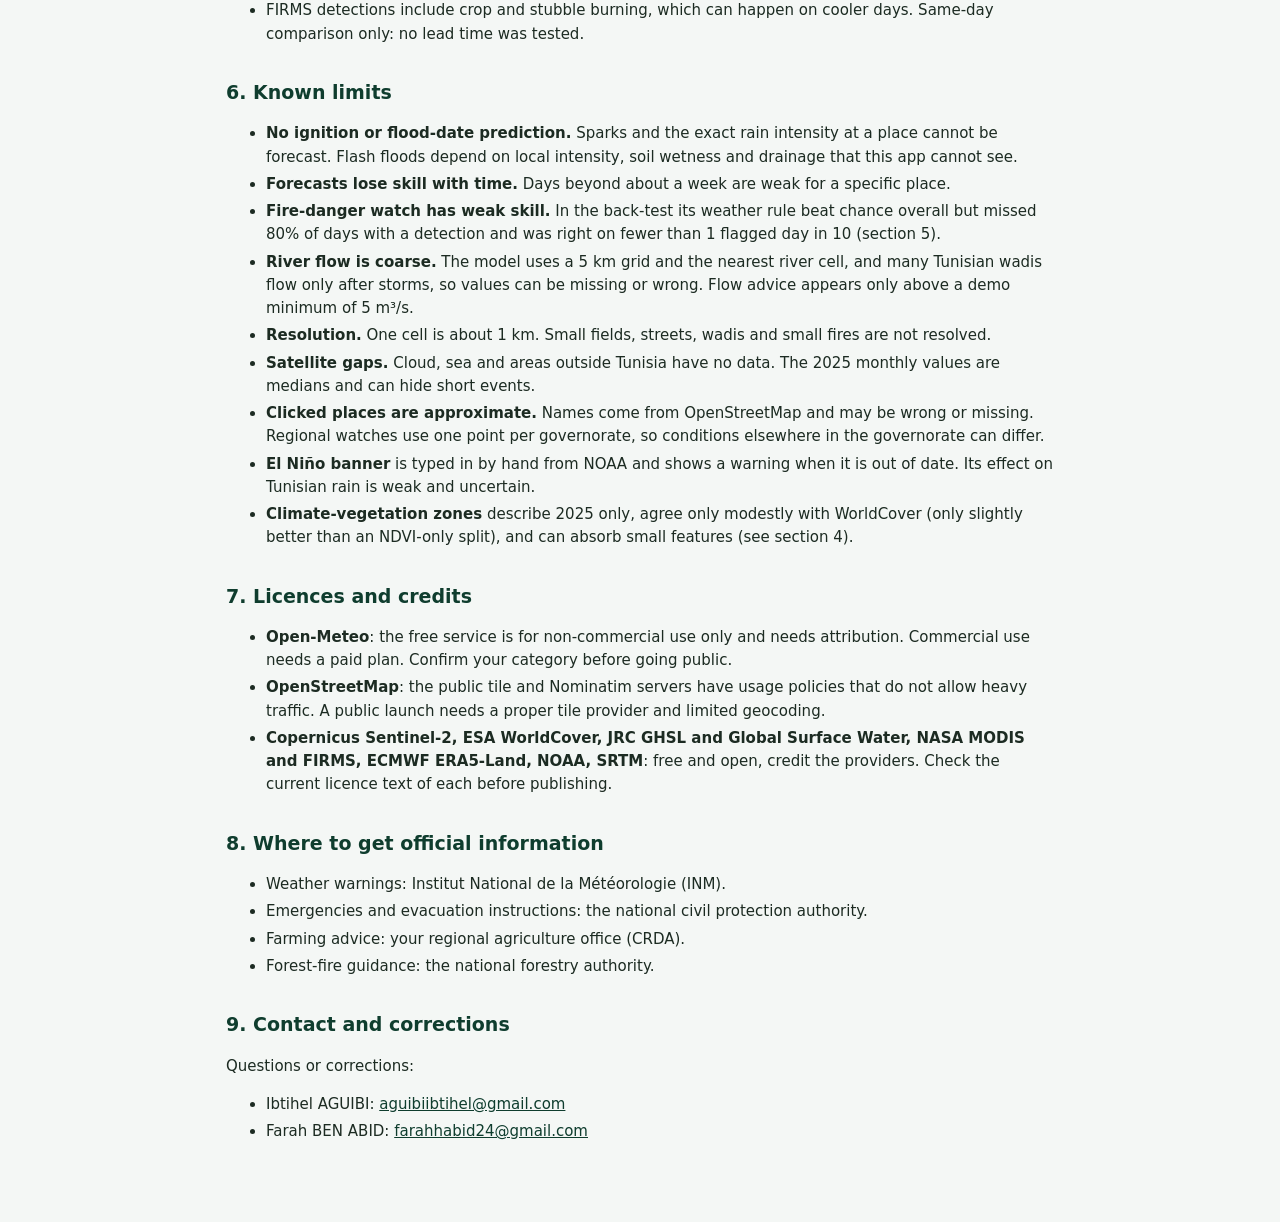
==== commit d1c6472d: "Add files via upload" ====
--- a/methods.html
+++ b/methods.html
@@ -31,9 +31,9 @@
 <body>
 <main>
   <h1>Tunisia Earth Watch: methods and limits</h1>
-  <p class="sub">Last updated 10 October 2026 · <a href="index.html">Back to the map</a></p>
+  <p class="sub">Last updated 11 October 2026 · <a href="index.html">Back to the map</a></p>
 
-  <div class="box"><b>Read this first.</b> This is a demonstration tool. It is not an official warning service and has not been validated against past events. Do not use it to decide whether to evacuate, travel, plant, irrigate or spend money. For official warnings follow the Institut National de la Météorologie (INM) and the national civil protection authority. For farming advice ask your regional agriculture office (CRDA).</div>
+  <div class="box"><b>Read this first.</b> This is a demonstration tool. It is not an official warning service and has only been tested in part against past events (section 5). Do not use it to decide whether to evacuate, travel, plant, irrigate or spend money. For official warnings follow the Institut National de la Météorologie (INM) and the national civil protection authority. For farming advice ask your regional agriculture office (CRDA).</div>
 
   <h2>1. What each part of the app is</h2>
   <ul>
@@ -50,10 +50,12 @@
     <tr><th>Layer</th><th>Source</th><th>Period</th><th>Status</th></tr>
     <tr><td>Vegetation (NDVI), water (NDWI)</td><td>ESA Copernicus Sentinel-2 surface reflectance, processed in Google Earth Engine, cloud-masked</td><td>2025, monthly median</td><td>Demo</td></tr>
     <tr><td>Climate-vegetation zones</td><td>Computed in the browser by k-means clustering from the NDVI and NDWI monthly grids above</td><td>2025</td><td>Demo</td></tr>
+    <tr><td>Zone check</td><td>ESA WorldCover v200, used only to check the zones</td><td>2021</td><td>Reference</td></tr>
     <tr><td>Vegetation trend</td><td>NASA MODIS NDVI, slope per year</td><td>2010 to 2025</td><td>Demo</td></tr>
     <tr><td>Urban (built-up share)</td><td>JRC GHSL, GHS-BUILT-S, averaged from 100 m to the map grid</td><td>2020</td><td>Demo</td></tr>
     <tr><td>Flood susceptibility</td><td>JRC Global Surface Water (water history) with SRTM elevation and slope, worked at 240 m</td><td>Water history 1984 to 2021</td><td>Demo</td></tr>
     <tr><td>Fire history</td><td>NASA FIRMS MODIS thermal anomalies, confidence 50 or higher, days with a detection per cell</td><td>2021 to 2025</td><td>Demo</td></tr>
+    <tr><td>Fire back-test weather</td><td>ECMWF ERA5-Land daily reanalysis, used only for the back-test in section 5</td><td>June to September, 2021 to 2025</td><td>Back-test only</td></tr>
     <tr><td>Rain, temperature, wind, humidity forecasts, river discharge</td><td>Open-Meteo (weather models; river flow from its global flood model, about 5 km grid)</td><td>Live, 16 days</td><td>Demo</td></tr>
     <tr><td>El Niño status</td><td>NOAA Climate Prediction Center, entered by hand</td><td>Issued 2026-10-08</td><td>Context only</td></tr>
     <tr><td>Place names, base map</td><td>OpenStreetMap (Nominatim and map tiles)</td><td>Live</td><td>n/a</td></tr>
@@ -70,7 +72,7 @@
     <li><b>Flood susceptibility</b> = 50% low-lying (height above the local low point within 2 km), 30% flat ground, 20% near places where water has been seen. Permanent water is set to zero. The weights are assumptions. It shows where water would collect if heavy rain fell. It does not say how often it rains, so large flat deserts score high.</li>
     <li><b>Fire history</b> counts days with at least one satellite fire detection per cell. It includes gas flares and crop burning, and it can miss small fires.</li>
     <li><b>Heavy-rain watch</b> (per governorate centre): Attention if rain is 15 mm or more in a day or 30 mm or more over two days. Watch if 30 mm or more in a day or 50 mm or more over two days, or Attention in a high flood-susceptibility area. These values are demonstration values.</li>
-    <li><b>Fire-danger watch</b> counts three factors on a day: maximum temperature 35°C or more, afternoon humidity 25% or less, wind 30 km/h or more. Three factors is Watch, two is Attention. A day with 5 mm or more of rain resets to none. The level goes up one step if fires were detected nearby and down one step if the area has little vegetation (yearly mean NDVI below 0.15). It is a simplified score, not the international Fire Weather Index.</li>
+    <li><b>Fire-danger watch</b> counts three factors on a day: maximum temperature 35°C or more, afternoon humidity 25% or less, wind 30 km/h or more. Three factors is Watch, two is Attention. A day with 5 mm or more of rain resets to none. The level goes up one step if fires were detected nearby and down one step if the area has little vegetation (yearly mean NDVI below 0.15). It is a simplified score, not the international Fire Weather Index. Its weather part was back-tested in section 5, with weak results.</li>
     <li><b>Confidence labels</b> on watches depend only on how far ahead the day is: higher up to 3 days, medium up to 7, low beyond. This is a rule of thumb, not a measured accuracy.</li>
     <li><b>Suggested actions</b> in the forecast panel are generic draft text. They are not from Tunisian official guidance yet and the app says so.</li>
   </ul>
@@ -113,12 +115,35 @@
   <p>The prototype uses multispectral Sentinel-2 data. The same per-pixel fingerprint approach can take the 200+ bands of hyperspectral sources such as EnMAP, PRISMA or EMIT. These sensors are not used yet.</p>
 
   <h2>5. Validation status</h2>
-  <div class="box">The scores have been tested only in part. <b>Machine-learning zones:</b> compared with ESA WorldCover (2021) on the 1 km grid (about 168,000 pixels), the zones reach a purity of 75%, a normalised mutual information of 0.37 and an adjusted Rand index of 0.42. A baseline that splits pixels by mean yearly NDVI alone scores 73%, 0.35 and 0.20, so the zones add only a modest amount beyond vegetation level. WorldCover is itself a model product, so this shows agreement with another map, not accuracy on the ground. <b>Fire-danger watch, heavy-rain watch, flood susceptibility and the water-stress score:</b> not tested against past events. We cannot yet say how often a Watch was followed by a real event, or how often it was a false alarm. Treat them as demonstrations.</div>
+  <div class="box">The scores have been tested only in part. <b>Machine-learning zones:</b> compared with ESA WorldCover (2021), the zones reach a purity of 75% and a normalised mutual information of 0.37, against 73% and 0.35 for an NDVI-only baseline, so they add only a modest amount beyond vegetation level. <b>Fire-danger watch (weather rule only, without wind):</b> tested on 6,710 governorate-days in the northern governorates, June to September 2021 to 2025, against NASA FIRMS fire detections. Fire was detected on 9.4% of flagged days and 5.4% of other days (1.75 times as often). The rule caught 20% of the days with a detection and 91% of flagged days had none, and the result changed a lot from year to year. Treat it as weak. <b>Heavy-rain watch, flood susceptibility and the water-stress score:</b> not tested against past events. Treat them as demonstrations.</div>
+
+  <h3>Fire-danger rule: back-test</h3>
+  <p>We tested the weather part of the rule (maximum temperature 35°C or more, humidity 25% or less, rain under 5 mm) on every day from 1 June to 30 September, 2021 to 2025, in the 11 governorates whose centre lies north of 36°N (6,710 governorate-days). A fire counts when NASA FIRMS records at least one detection (confidence 50 or higher) in the same governorate on the same day. Weather is ERA5-Land daily reanalysis. The northern governorates were chosen to avoid the gas flares of the south. The script is <code>scripts/07_fire_backtest.js</code> and the counts are in <code>results/fire_backtest_2021_2025.csv</code>.</p>
+  <div class="card scroll">
+  <table>
+    <tr><th>Year</th><th>Flagged days</th><th>Fire detected on flagged days</th><th>Fire detected on other days</th><th>Ratio</th></tr>
+    <tr><td>2021</td><td>216</td><td>34 of 216 (15.7%)</td><td>59 of 1,126 (5.2%)</td><td>3.00</td></tr>
+    <tr><td>2022</td><td>212</td><td>23 of 212 (10.8%)</td><td>91 of 1,130 (8.1%)</td><td>1.35</td></tr>
+    <tr><td>2023</td><td>182</td><td>12 of 182 (6.6%)</td><td>37 of 1,160 (3.2%)</td><td>2.07</td></tr>
+    <tr><td>2024</td><td>150</td><td>5 of 150 (3.3%)</td><td>52 of 1,192 (4.4%)</td><td>0.76</td></tr>
+    <tr><td>2025</td><td>80</td><td>5 of 80 (6.3%)</td><td>76 of 1,262 (6.0%)</td><td>1.04</td></tr>
+    <tr><td><b>All years</b></td><td><b>840</b></td><td><b>79 of 840 (9.4%)</b></td><td><b>315 of 5,870 (5.4%)</b></td><td><b>1.75</b></td></tr>
+  </table>
+  </div>
+  <p>The ratio is how often a fire was detected on flagged days divided by how often on other days (1 means no better than chance).</p>
+  <ul>
+    <li>Flagged days had a detection about 1.75 times as often as other days. A simple 95% interval is 1.4 to 2.2, but it ignores the link between neighbouring days and governorates, so it is too narrow.</li>
+    <li>The rule is better than chance overall but weak. It caught 20% of the days with a detection, 91% of flagged days had none, and the ratio ranged from 3.00 (2021) to 0.76 (2024).</li>
+    <li>A governorate counts as having a fire if there is a detection anywhere inside it, so larger governorates have a higher chance by size alone.</li>
+    <li>Not tested: the wind factor (ERA5-Land has no daily maximum wind), the adjustments for nearby fire history and low vegetation, and forecast skill, because reanalysis weather was used instead of the Open-Meteo forecast. Humidity was estimated from the daily-mean dewpoint and the daily-maximum temperature, which is an approximation. The app's full rule is therefore not exactly what was tested.</li>
+    <li>FIRMS detections include crop and stubble burning, which can happen on cooler days. Same-day comparison only: no lead time was tested.</li>
+  </ul>
 
   <h2>6. Known limits</h2>
   <ul>
     <li><b>No ignition or flood-date prediction.</b> Sparks and the exact rain intensity at a place cannot be forecast. Flash floods depend on local intensity, soil wetness and drainage that this app cannot see.</li>
     <li><b>Forecasts lose skill with time.</b> Days beyond about a week are weak for a specific place.</li>
+    <li><b>Fire-danger watch has weak skill.</b> In the back-test its weather rule beat chance overall but missed 80% of days with a detection and was right on fewer than 1 flagged day in 10 (section 5).</li>
     <li><b>River flow is coarse.</b> The model uses a 5 km grid and the nearest river cell, and many Tunisian wadis flow only after storms, so values can be missing or wrong. Flow advice appears only above a demo minimum of 5 m³/s.</li>
     <li><b>Resolution.</b> One cell is about 1 km. Small fields, streets, wadis and small fires are not resolved.</li>
     <li><b>Satellite gaps.</b> Cloud, sea and areas outside Tunisia have no data. The 2025 monthly values are medians and can hide short events.</li>
@@ -131,7 +156,7 @@
   <ul>
     <li><b>Open-Meteo</b>: the free service is for non-commercial use only and needs attribution. Commercial use needs a paid plan. Confirm your category before going public.</li>
     <li><b>OpenStreetMap</b>: the public tile and Nominatim servers have usage policies that do not allow heavy traffic. A public launch needs a proper tile provider and limited geocoding.</li>
-    <li><b>Copernicus Sentinel-2, JRC GHSL and Global Surface Water, NASA MODIS and FIRMS, NOAA, SRTM</b>: free and open, credit the providers. Check the current licence text of each before publishing.</li>
+    <li><b>Copernicus Sentinel-2, ESA WorldCover, JRC GHSL and Global Surface Water, NASA MODIS and FIRMS, ECMWF ERA5-Land, NOAA, SRTM</b>: free and open, credit the providers. Check the current licence text of each before publishing.</li>
   </ul>
 
   <h2>8. Where to get official information</h2>
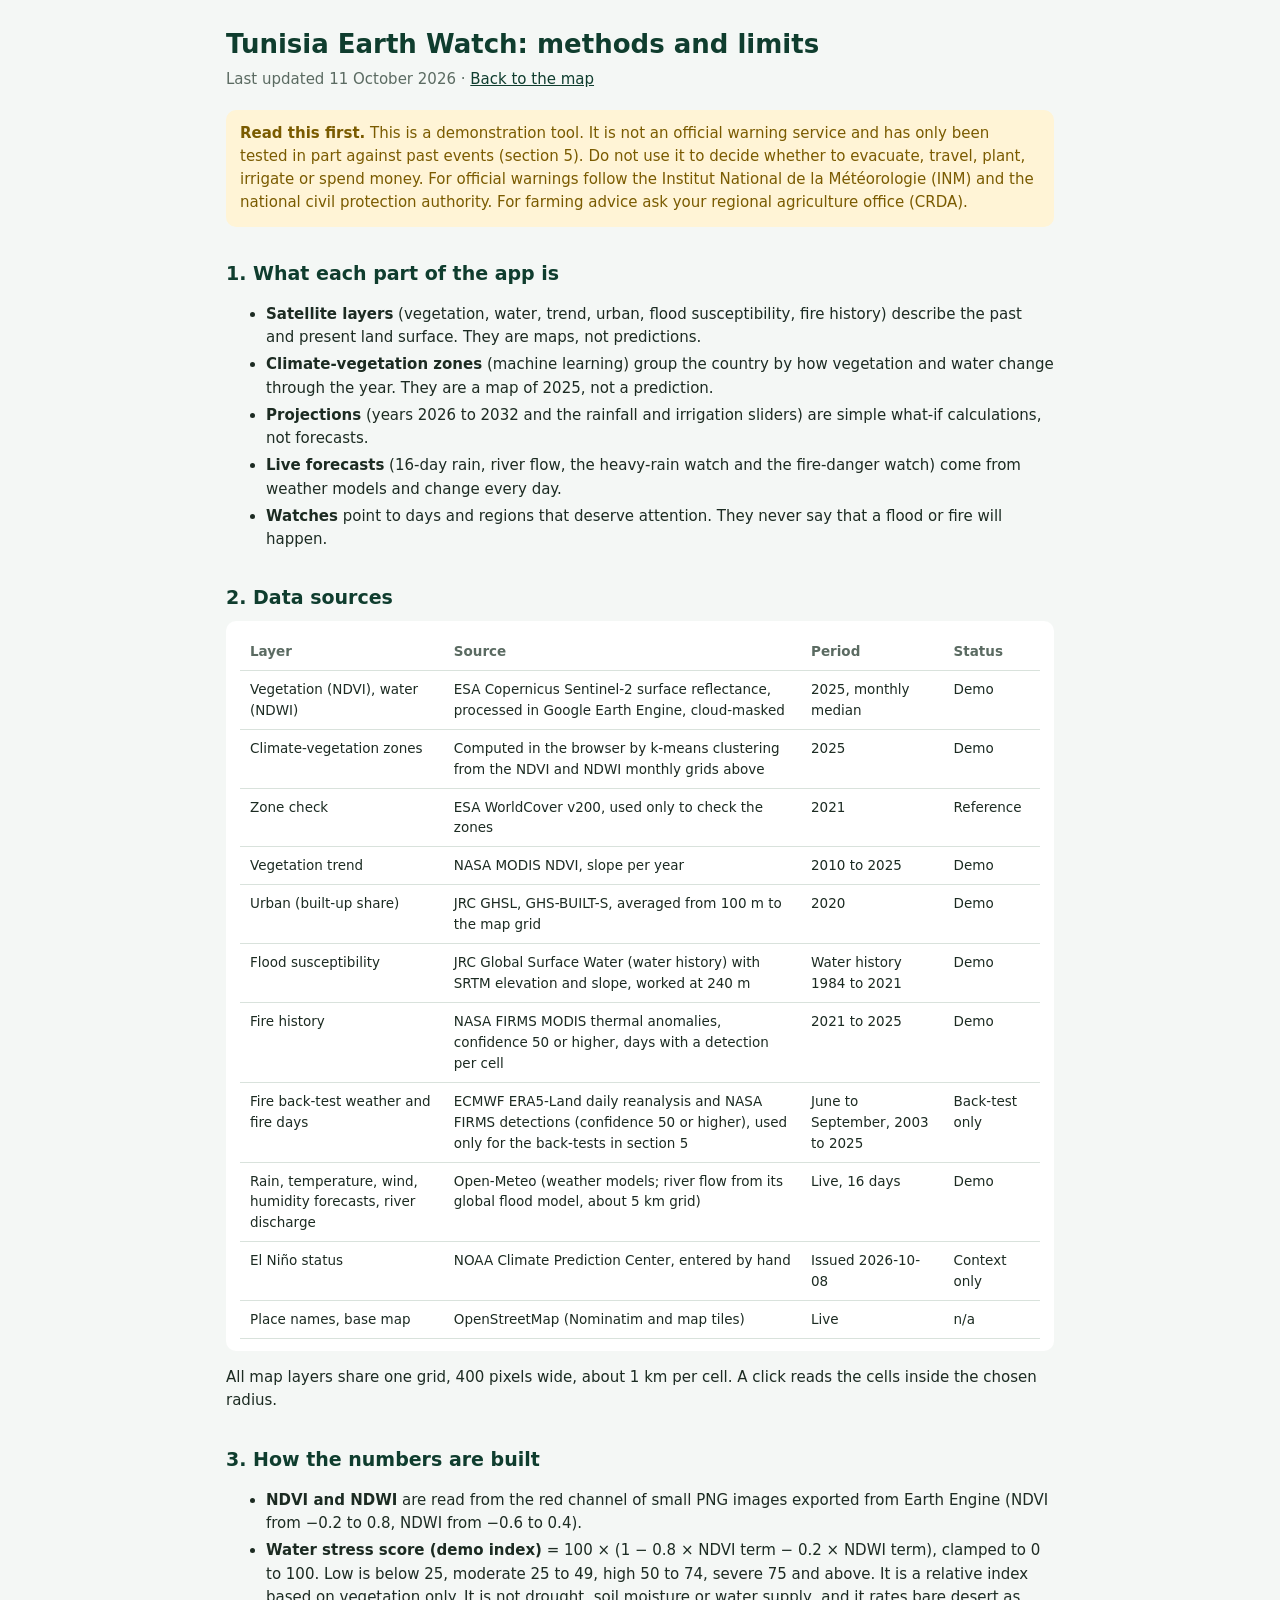
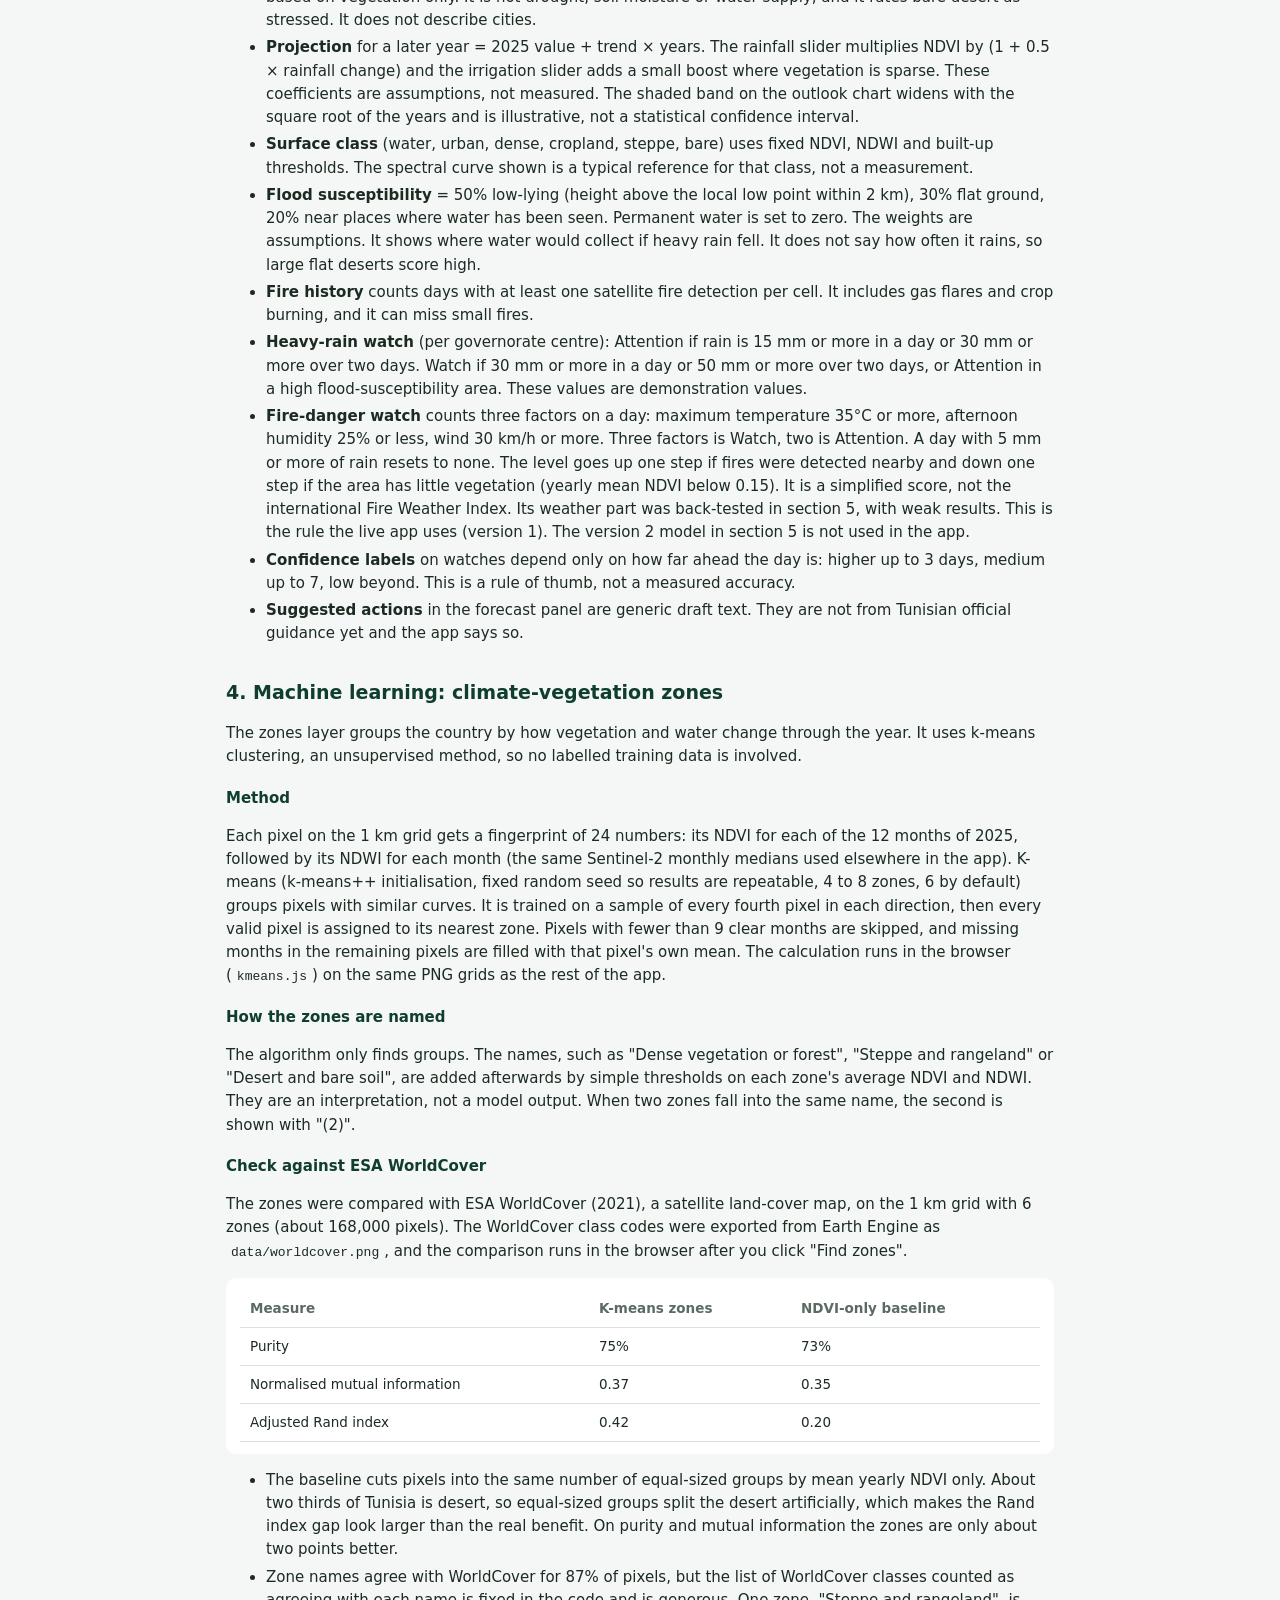
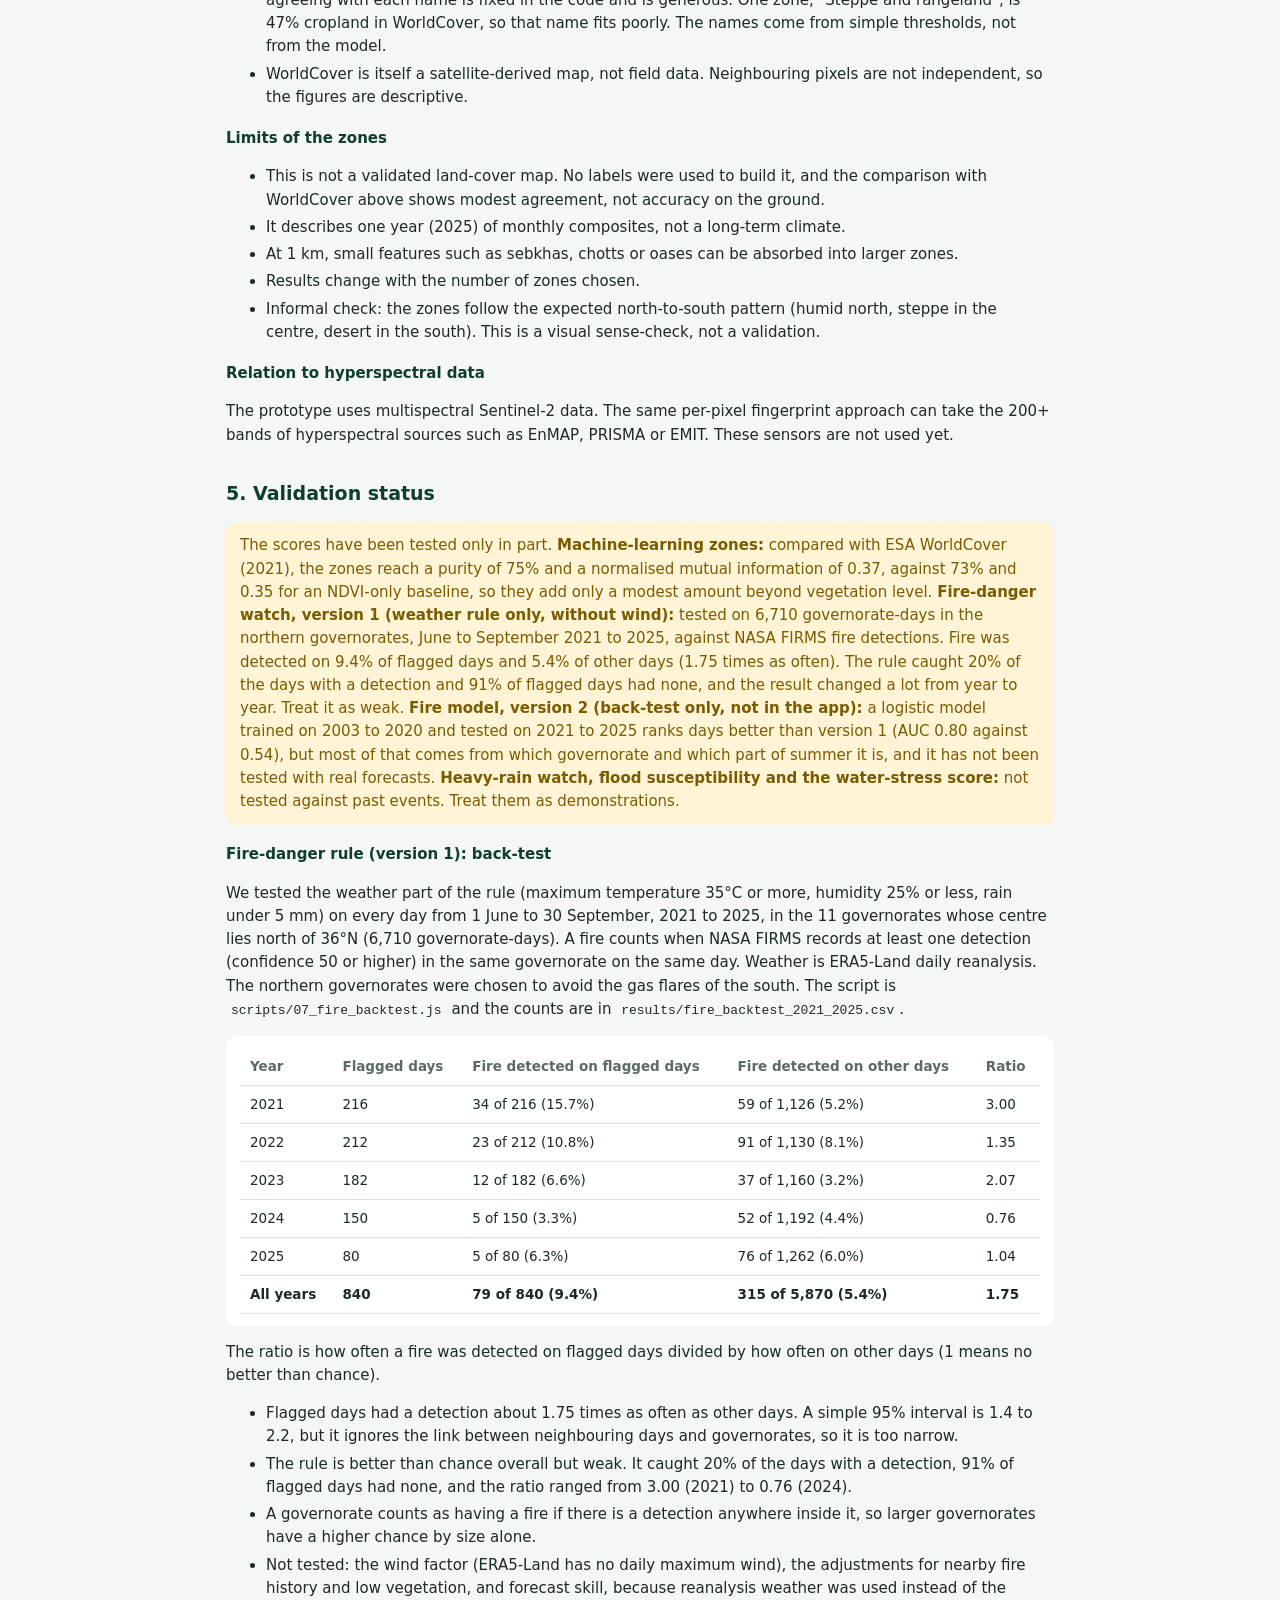
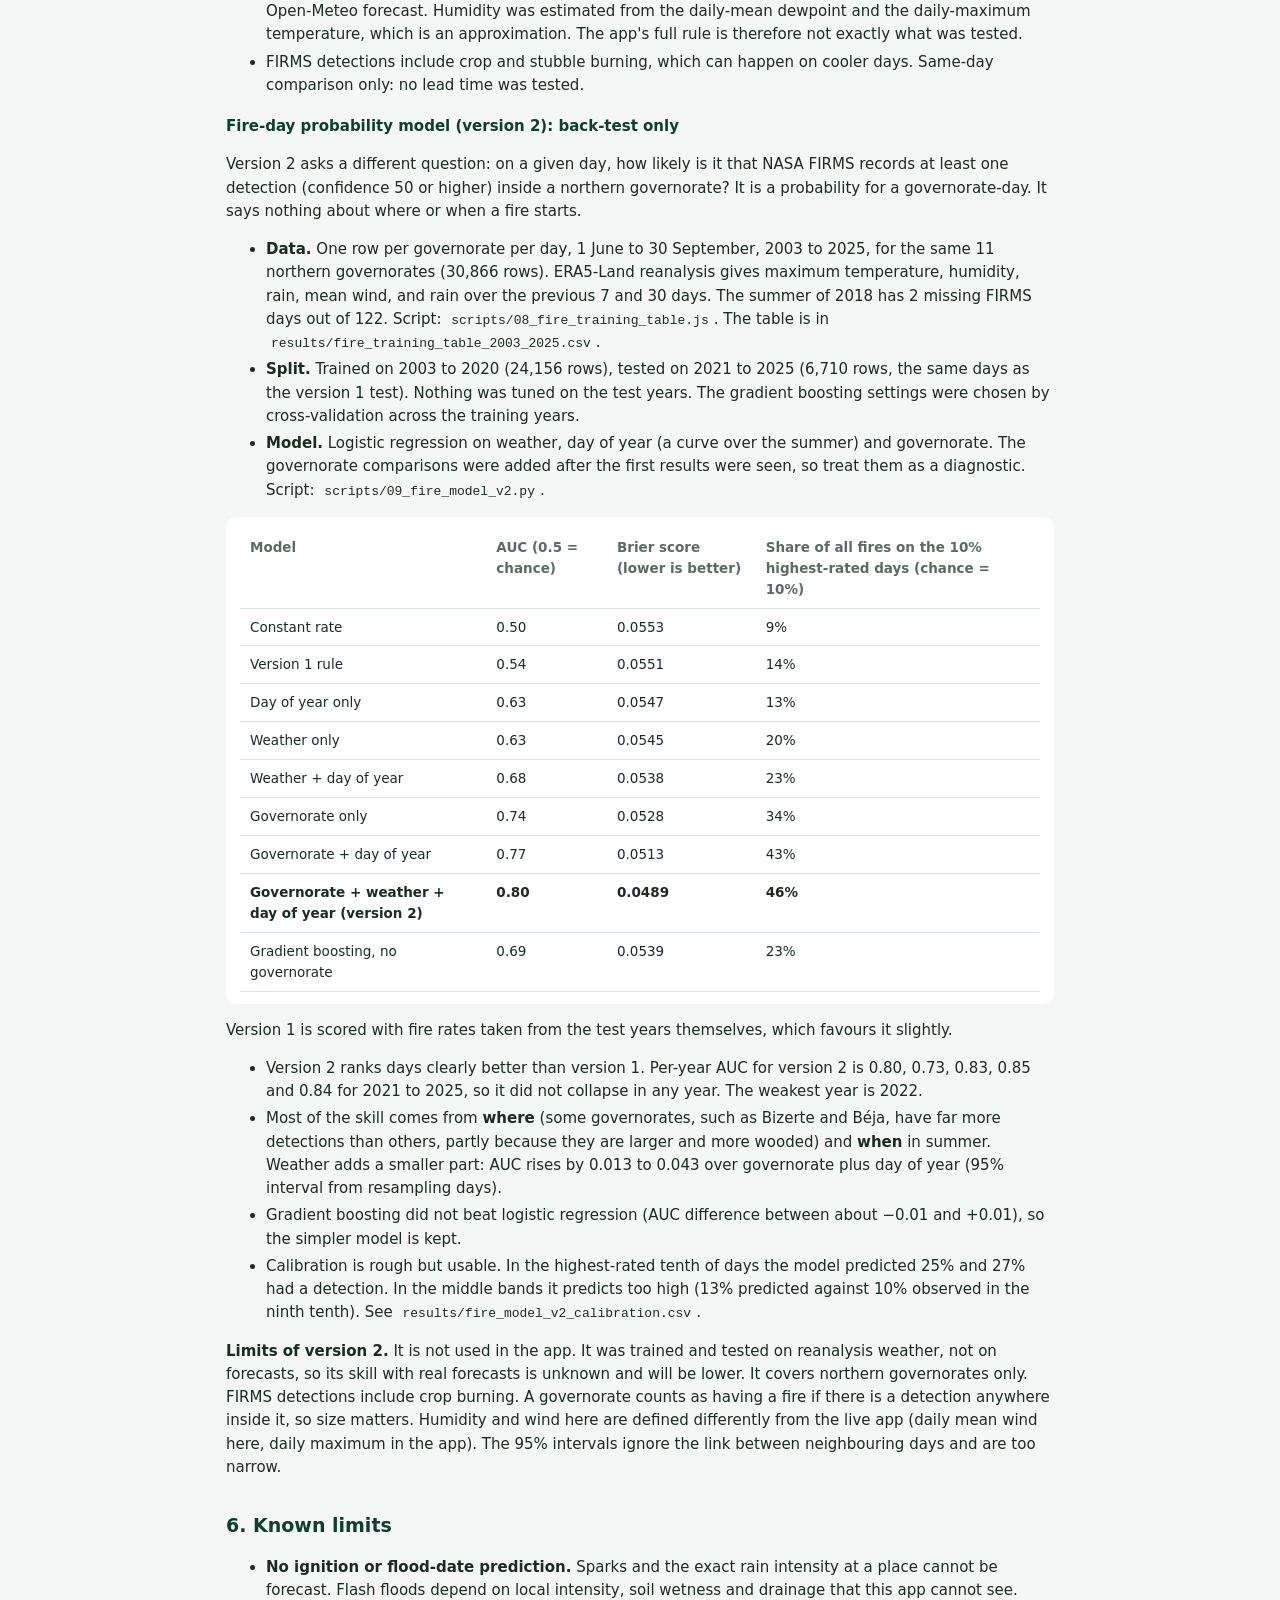
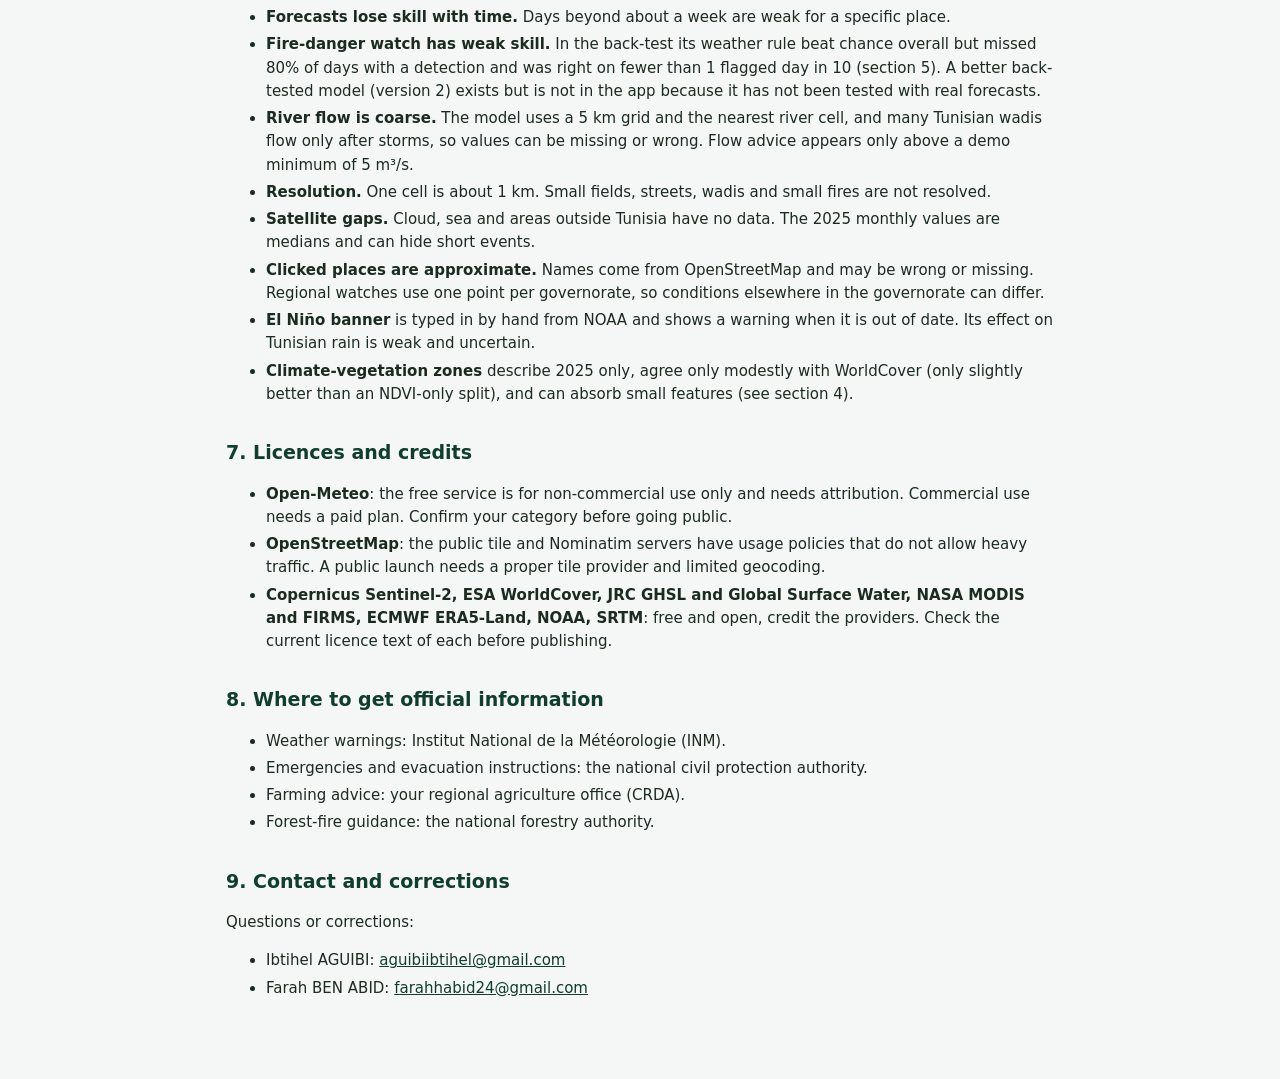
==== commit 8cc1606a: "Update methods.html" ====
--- a/methods.html
+++ b/methods.html
@@ -55,7 +55,7 @@
     <tr><td>Urban (built-up share)</td><td>JRC GHSL, GHS-BUILT-S, averaged from 100 m to the map grid</td><td>2020</td><td>Demo</td></tr>
     <tr><td>Flood susceptibility</td><td>JRC Global Surface Water (water history) with SRTM elevation and slope, worked at 240 m</td><td>Water history 1984 to 2021</td><td>Demo</td></tr>
     <tr><td>Fire history</td><td>NASA FIRMS MODIS thermal anomalies, confidence 50 or higher, days with a detection per cell</td><td>2021 to 2025</td><td>Demo</td></tr>
-    <tr><td>Fire back-test weather</td><td>ECMWF ERA5-Land daily reanalysis, used only for the back-test in section 5</td><td>June to September, 2021 to 2025</td><td>Back-test only</td></tr>
+    <tr><td>Fire back-test weather and fire days</td><td>ECMWF ERA5-Land daily reanalysis and NASA FIRMS detections (confidence 50 or higher), used only for the back-tests in section 5</td><td>June to September, 2003 to 2025</td><td>Back-test only</td></tr>
     <tr><td>Rain, temperature, wind, humidity forecasts, river discharge</td><td>Open-Meteo (weather models; river flow from its global flood model, about 5 km grid)</td><td>Live, 16 days</td><td>Demo</td></tr>
     <tr><td>El Niño status</td><td>NOAA Climate Prediction Center, entered by hand</td><td>Issued 2026-10-08</td><td>Context only</td></tr>
     <tr><td>Place names, base map</td><td>OpenStreetMap (Nominatim and map tiles)</td><td>Live</td><td>n/a</td></tr>
@@ -72,7 +72,7 @@
     <li><b>Flood susceptibility</b> = 50% low-lying (height above the local low point within 2 km), 30% flat ground, 20% near places where water has been seen. Permanent water is set to zero. The weights are assumptions. It shows where water would collect if heavy rain fell. It does not say how often it rains, so large flat deserts score high.</li>
     <li><b>Fire history</b> counts days with at least one satellite fire detection per cell. It includes gas flares and crop burning, and it can miss small fires.</li>
     <li><b>Heavy-rain watch</b> (per governorate centre): Attention if rain is 15 mm or more in a day or 30 mm or more over two days. Watch if 30 mm or more in a day or 50 mm or more over two days, or Attention in a high flood-susceptibility area. These values are demonstration values.</li>
-    <li><b>Fire-danger watch</b> counts three factors on a day: maximum temperature 35°C or more, afternoon humidity 25% or less, wind 30 km/h or more. Three factors is Watch, two is Attention. A day with 5 mm or more of rain resets to none. The level goes up one step if fires were detected nearby and down one step if the area has little vegetation (yearly mean NDVI below 0.15). It is a simplified score, not the international Fire Weather Index. Its weather part was back-tested in section 5, with weak results.</li>
+    <li><b>Fire-danger watch</b> counts three factors on a day: maximum temperature 35°C or more, afternoon humidity 25% or less, wind 30 km/h or more. Three factors is Watch, two is Attention. A day with 5 mm or more of rain resets to none. The level goes up one step if fires were detected nearby and down one step if the area has little vegetation (yearly mean NDVI below 0.15). It is a simplified score, not the international Fire Weather Index. Its weather part was back-tested in section 5, with weak results. This is the rule the live app uses (version 1). The version 2 model in section 5 is not used in the app.</li>
     <li><b>Confidence labels</b> on watches depend only on how far ahead the day is: higher up to 3 days, medium up to 7, low beyond. This is a rule of thumb, not a measured accuracy.</li>
     <li><b>Suggested actions</b> in the forecast panel are generic draft text. They are not from Tunisian official guidance yet and the app says so.</li>
   </ul>
@@ -115,9 +115,9 @@
   <p>The prototype uses multispectral Sentinel-2 data. The same per-pixel fingerprint approach can take the 200+ bands of hyperspectral sources such as EnMAP, PRISMA or EMIT. These sensors are not used yet.</p>
 
   <h2>5. Validation status</h2>
-  <div class="box">The scores have been tested only in part. <b>Machine-learning zones:</b> compared with ESA WorldCover (2021), the zones reach a purity of 75% and a normalised mutual information of 0.37, against 73% and 0.35 for an NDVI-only baseline, so they add only a modest amount beyond vegetation level. <b>Fire-danger watch (weather rule only, without wind):</b> tested on 6,710 governorate-days in the northern governorates, June to September 2021 to 2025, against NASA FIRMS fire detections. Fire was detected on 9.4% of flagged days and 5.4% of other days (1.75 times as often). The rule caught 20% of the days with a detection and 91% of flagged days had none, and the result changed a lot from year to year. Treat it as weak. <b>Heavy-rain watch, flood susceptibility and the water-stress score:</b> not tested against past events. Treat them as demonstrations.</div>
-
-  <h3>Fire-danger rule: back-test</h3>
+  <div class="box">The scores have been tested only in part. <b>Machine-learning zones:</b> compared with ESA WorldCover (2021), the zones reach a purity of 75% and a normalised mutual information of 0.37, against 73% and 0.35 for an NDVI-only baseline, so they add only a modest amount beyond vegetation level. <b>Fire-danger watch, version 1 (weather rule only, without wind):</b> tested on 6,710 governorate-days in the northern governorates, June to September 2021 to 2025, against NASA FIRMS fire detections. Fire was detected on 9.4% of flagged days and 5.4% of other days (1.75 times as often). The rule caught 20% of the days with a detection and 91% of flagged days had none, and the result changed a lot from year to year. Treat it as weak. <b>Fire model, version 2 (back-test only, not in the app):</b> a logistic model trained on 2003 to 2020 and tested on 2021 to 2025 ranks days better than version 1 (AUC 0.80 against 0.54), but most of that comes from which governorate and which part of summer it is, and it has not been tested with real forecasts. <b>Heavy-rain watch, flood susceptibility and the water-stress score:</b> not tested against past events. Treat them as demonstrations.</div>
+
+  <h3>Fire-danger rule (version 1): back-test</h3>
   <p>We tested the weather part of the rule (maximum temperature 35°C or more, humidity 25% or less, rain under 5 mm) on every day from 1 June to 30 September, 2021 to 2025, in the 11 governorates whose centre lies north of 36°N (6,710 governorate-days). A fire counts when NASA FIRMS records at least one detection (confidence 50 or higher) in the same governorate on the same day. Weather is ERA5-Land daily reanalysis. The northern governorates were chosen to avoid the gas flares of the south. The script is <code>scripts/07_fire_backtest.js</code> and the counts are in <code>results/fire_backtest_2021_2025.csv</code>.</p>
   <div class="card scroll">
   <table>
@@ -139,11 +139,41 @@
     <li>FIRMS detections include crop and stubble burning, which can happen on cooler days. Same-day comparison only: no lead time was tested.</li>
   </ul>
 
+  <h3>Fire-day probability model (version 2): back-test only</h3>
+  <p>Version 2 asks a different question: on a given day, how likely is it that NASA FIRMS records at least one detection (confidence 50 or higher) inside a northern governorate? It is a probability for a governorate-day. It says nothing about where or when a fire starts.</p>
+  <ul>
+    <li><b>Data.</b> One row per governorate per day, 1 June to 30 September, 2003 to 2025, for the same 11 northern governorates (30,866 rows). ERA5-Land reanalysis gives maximum temperature, humidity, rain, mean wind, and rain over the previous 7 and 30 days. The summer of 2018 has 2 missing FIRMS days out of 122. Script: <code>scripts/08_fire_training_table.js</code>. The table is in <code>results/fire_training_table_2003_2025.csv</code>.</li>
+    <li><b>Split.</b> Trained on 2003 to 2020 (24,156 rows), tested on 2021 to 2025 (6,710 rows, the same days as the version 1 test). Nothing was tuned on the test years. The gradient boosting settings were chosen by cross-validation across the training years.</li>
+    <li><b>Model.</b> Logistic regression on weather, day of year (a curve over the summer) and governorate. The governorate comparisons were added after the first results were seen, so treat them as a diagnostic. Script: <code>scripts/09_fire_model_v2.py</code>.</li>
+  </ul>
+  <div class="card scroll">
+  <table>
+    <tr><th>Model</th><th>AUC (0.5 = chance)</th><th>Brier score (lower is better)</th><th>Share of all fires on the 10% highest-rated days (chance = 10%)</th></tr>
+    <tr><td>Constant rate</td><td>0.50</td><td>0.0553</td><td>9%</td></tr>
+    <tr><td>Version 1 rule</td><td>0.54</td><td>0.0551</td><td>14%</td></tr>
+    <tr><td>Day of year only</td><td>0.63</td><td>0.0547</td><td>13%</td></tr>
+    <tr><td>Weather only</td><td>0.63</td><td>0.0545</td><td>20%</td></tr>
+    <tr><td>Weather + day of year</td><td>0.68</td><td>0.0538</td><td>23%</td></tr>
+    <tr><td>Governorate only</td><td>0.74</td><td>0.0528</td><td>34%</td></tr>
+    <tr><td>Governorate + day of year</td><td>0.77</td><td>0.0513</td><td>43%</td></tr>
+    <tr><td><b>Governorate + weather + day of year (version 2)</b></td><td><b>0.80</b></td><td><b>0.0489</b></td><td><b>46%</b></td></tr>
+    <tr><td>Gradient boosting, no governorate</td><td>0.69</td><td>0.0539</td><td>23%</td></tr>
+  </table>
+  </div>
+  <p>Version 1 is scored with fire rates taken from the test years themselves, which favours it slightly.</p>
+  <ul>
+    <li>Version 2 ranks days clearly better than version 1. Per-year AUC for version 2 is 0.80, 0.73, 0.83, 0.85 and 0.84 for 2021 to 2025, so it did not collapse in any year. The weakest year is 2022.</li>
+    <li>Most of the skill comes from <b>where</b> (some governorates, such as Bizerte and Béja, have far more detections than others, partly because they are larger and more wooded) and <b>when</b> in summer. Weather adds a smaller part: AUC rises by 0.013 to 0.043 over governorate plus day of year (95% interval from resampling days).</li>
+    <li>Gradient boosting did not beat logistic regression (AUC difference between about −0.01 and +0.01), so the simpler model is kept.</li>
+    <li>Calibration is rough but usable. In the highest-rated tenth of days the model predicted 25% and 27% had a detection. In the middle bands it predicts too high (13% predicted against 10% observed in the ninth tenth). See <code>results/fire_model_v2_calibration.csv</code>.</li>
+  </ul>
+  <p><b>Limits of version 2.</b> It is not used in the app. It was trained and tested on reanalysis weather, not on forecasts, so its skill with real forecasts is unknown and will be lower. It covers northern governorates only. FIRMS detections include crop burning. A governorate counts as having a fire if there is a detection anywhere inside it, so size matters. Humidity and wind here are defined differently from the live app (daily mean wind here, daily maximum in the app). The 95% intervals ignore the link between neighbouring days and are too narrow.</p>
+
   <h2>6. Known limits</h2>
   <ul>
     <li><b>No ignition or flood-date prediction.</b> Sparks and the exact rain intensity at a place cannot be forecast. Flash floods depend on local intensity, soil wetness and drainage that this app cannot see.</li>
     <li><b>Forecasts lose skill with time.</b> Days beyond about a week are weak for a specific place.</li>
-    <li><b>Fire-danger watch has weak skill.</b> In the back-test its weather rule beat chance overall but missed 80% of days with a detection and was right on fewer than 1 flagged day in 10 (section 5).</li>
+    <li><b>Fire-danger watch has weak skill.</b> In the back-test its weather rule beat chance overall but missed 80% of days with a detection and was right on fewer than 1 flagged day in 10 (section 5). A better back-tested model (version 2) exists but is not in the app because it has not been tested with real forecasts.</li>
     <li><b>River flow is coarse.</b> The model uses a 5 km grid and the nearest river cell, and many Tunisian wadis flow only after storms, so values can be missing or wrong. Flow advice appears only above a demo minimum of 5 m³/s.</li>
     <li><b>Resolution.</b> One cell is about 1 km. Small fields, streets, wadis and small fires are not resolved.</li>
     <li><b>Satellite gaps.</b> Cloud, sea and areas outside Tunisia have no data. The 2025 monthly values are medians and can hide short events.</li>
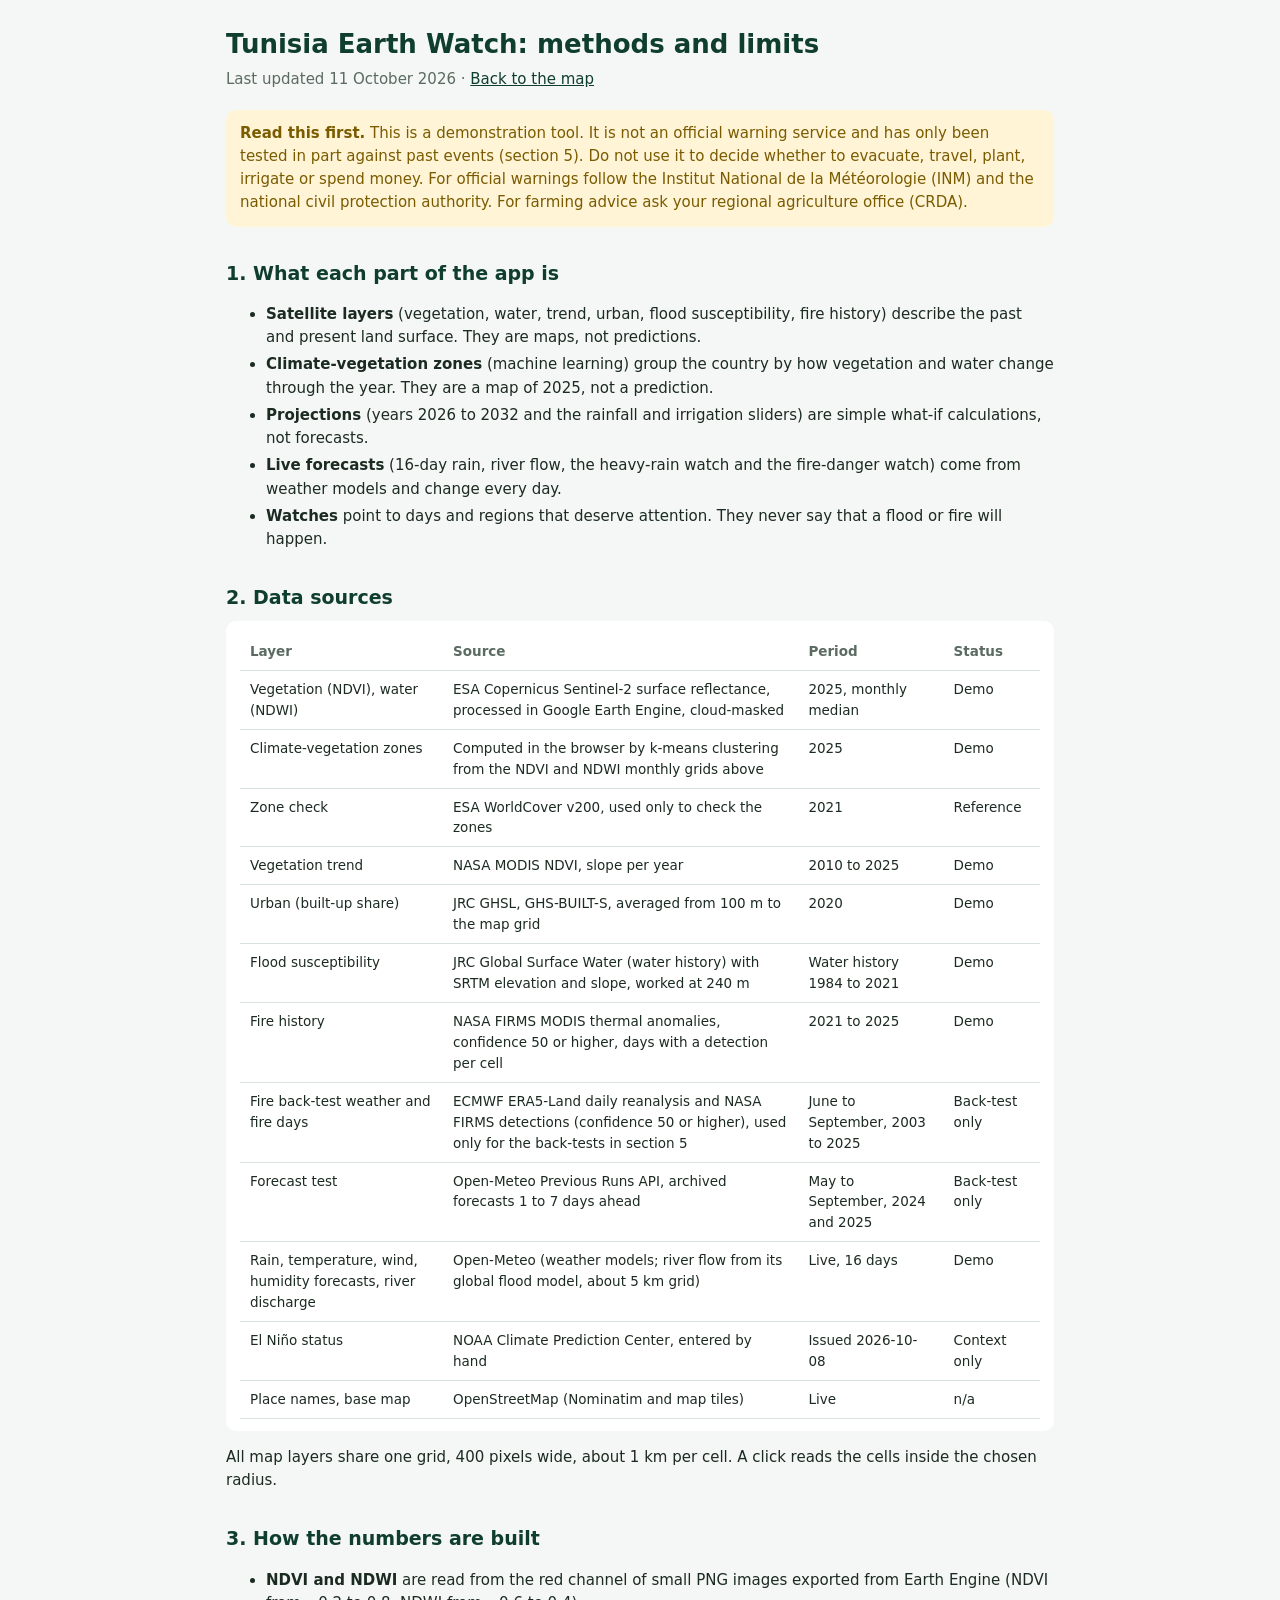
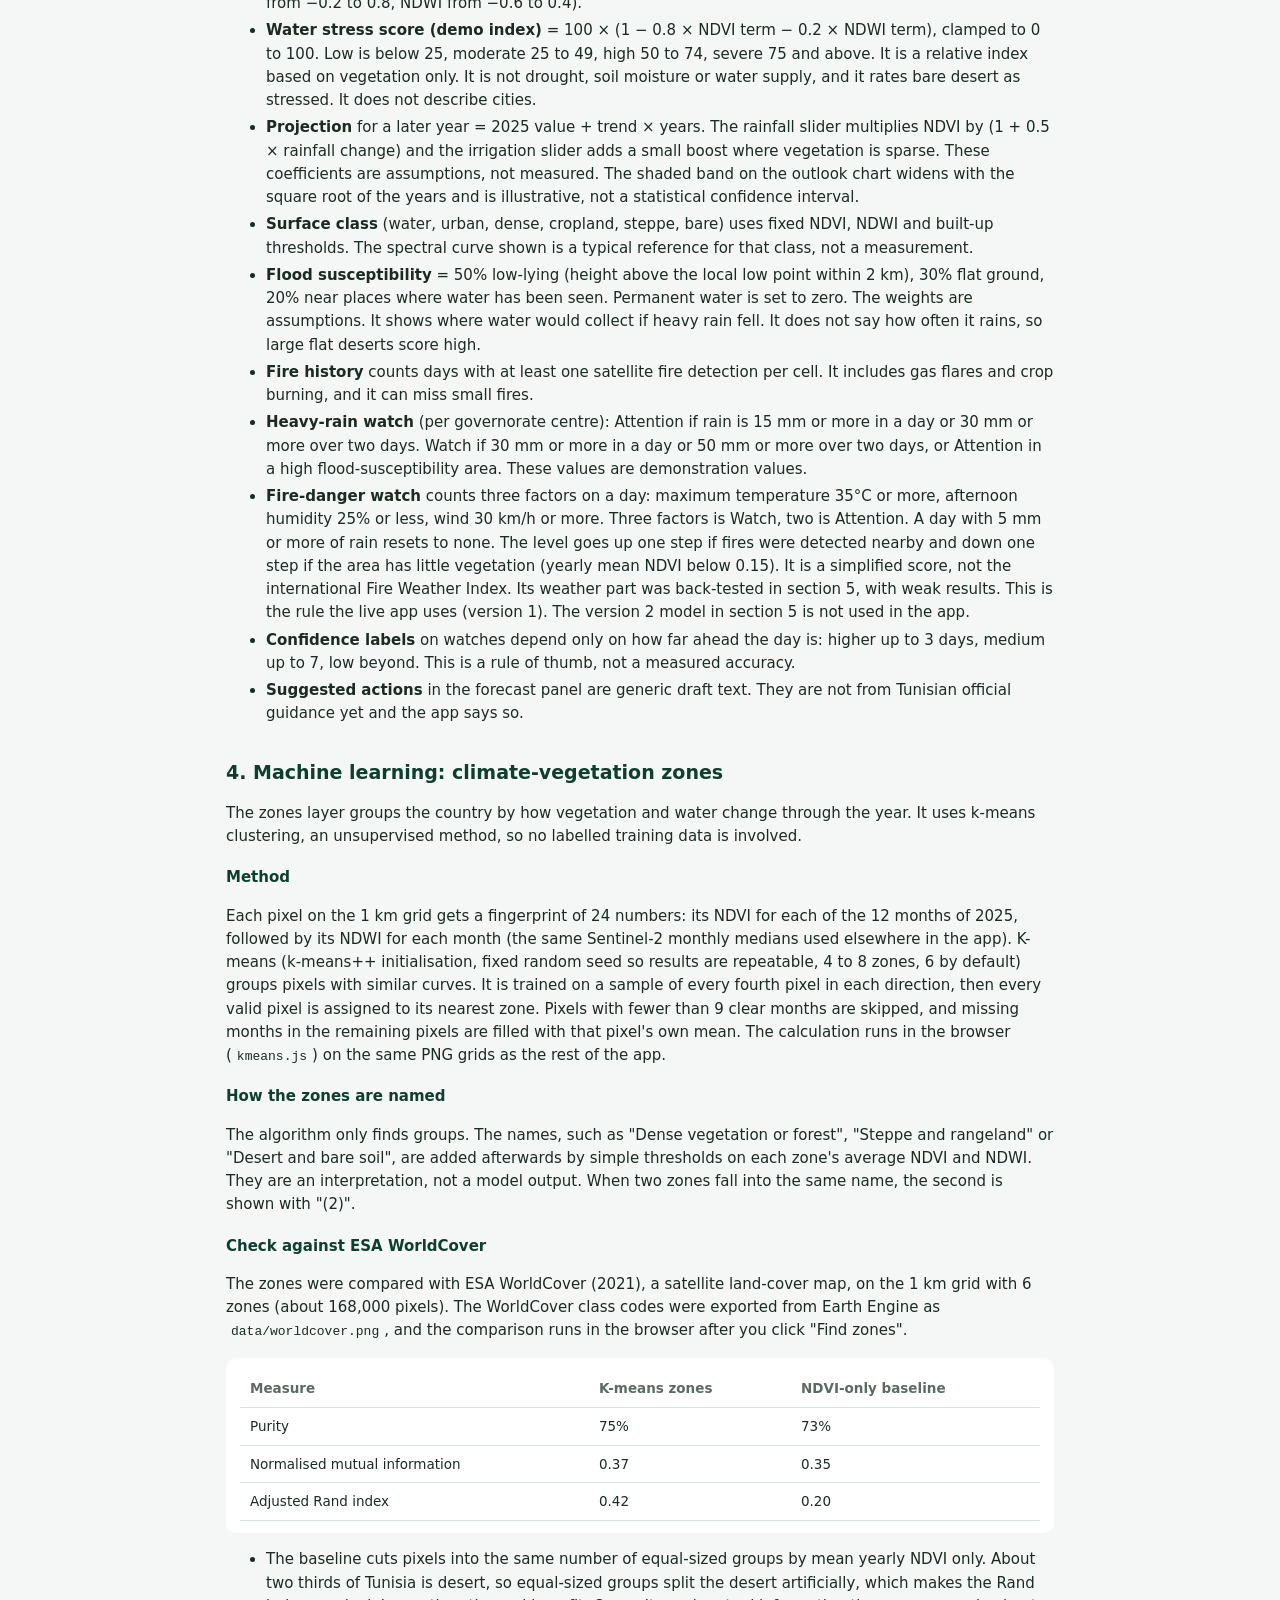
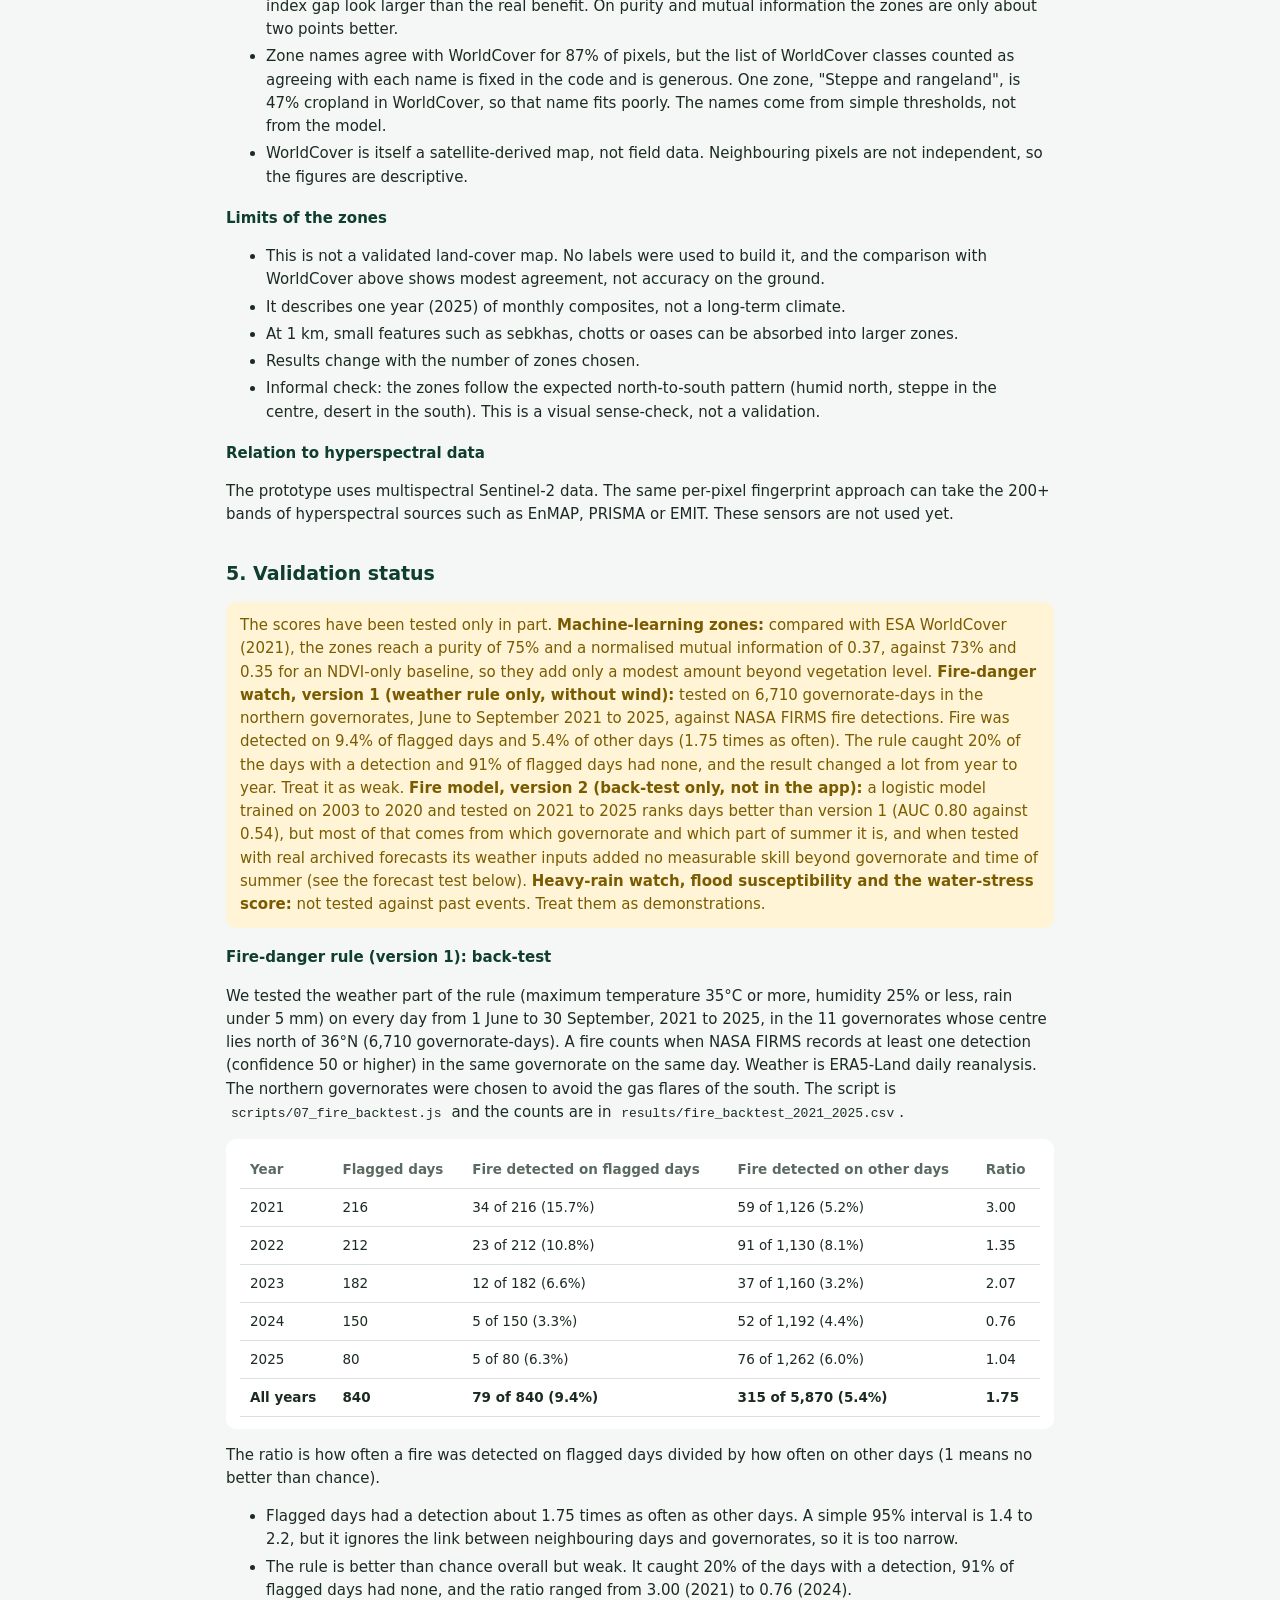
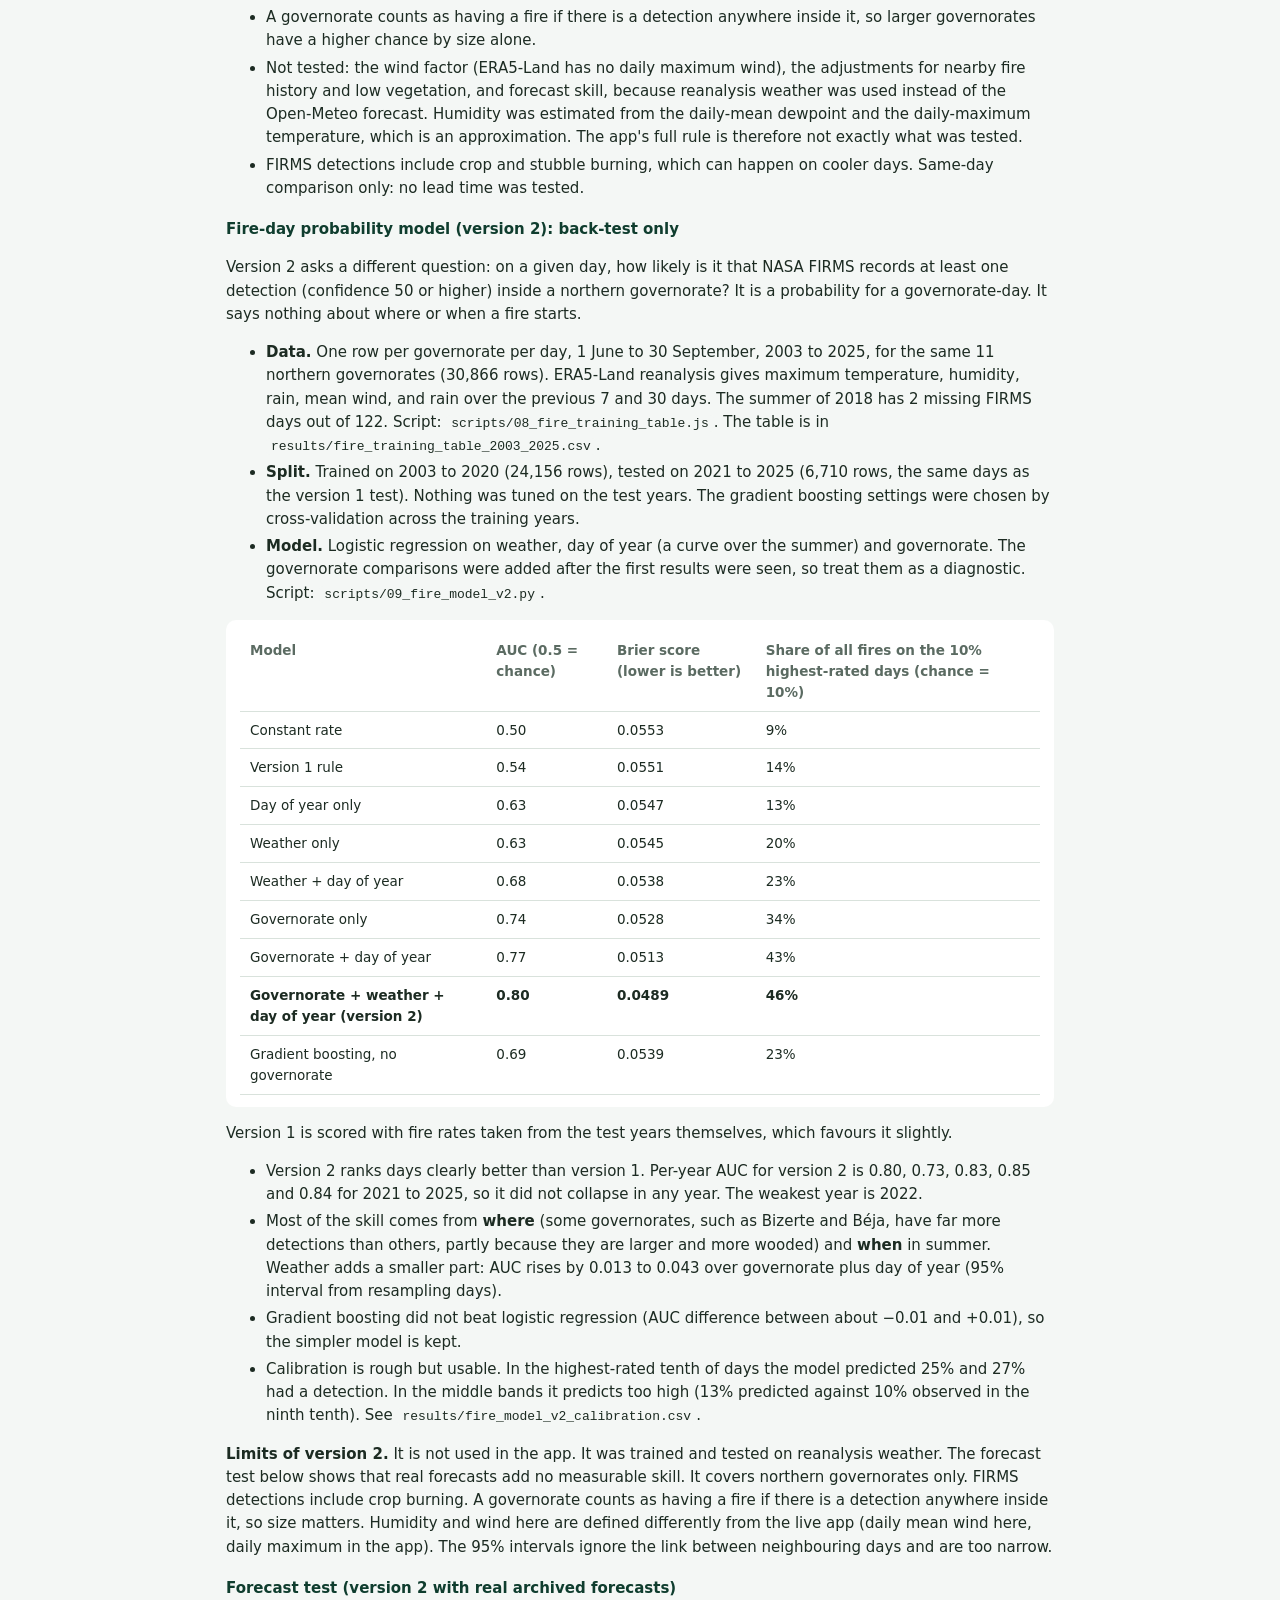
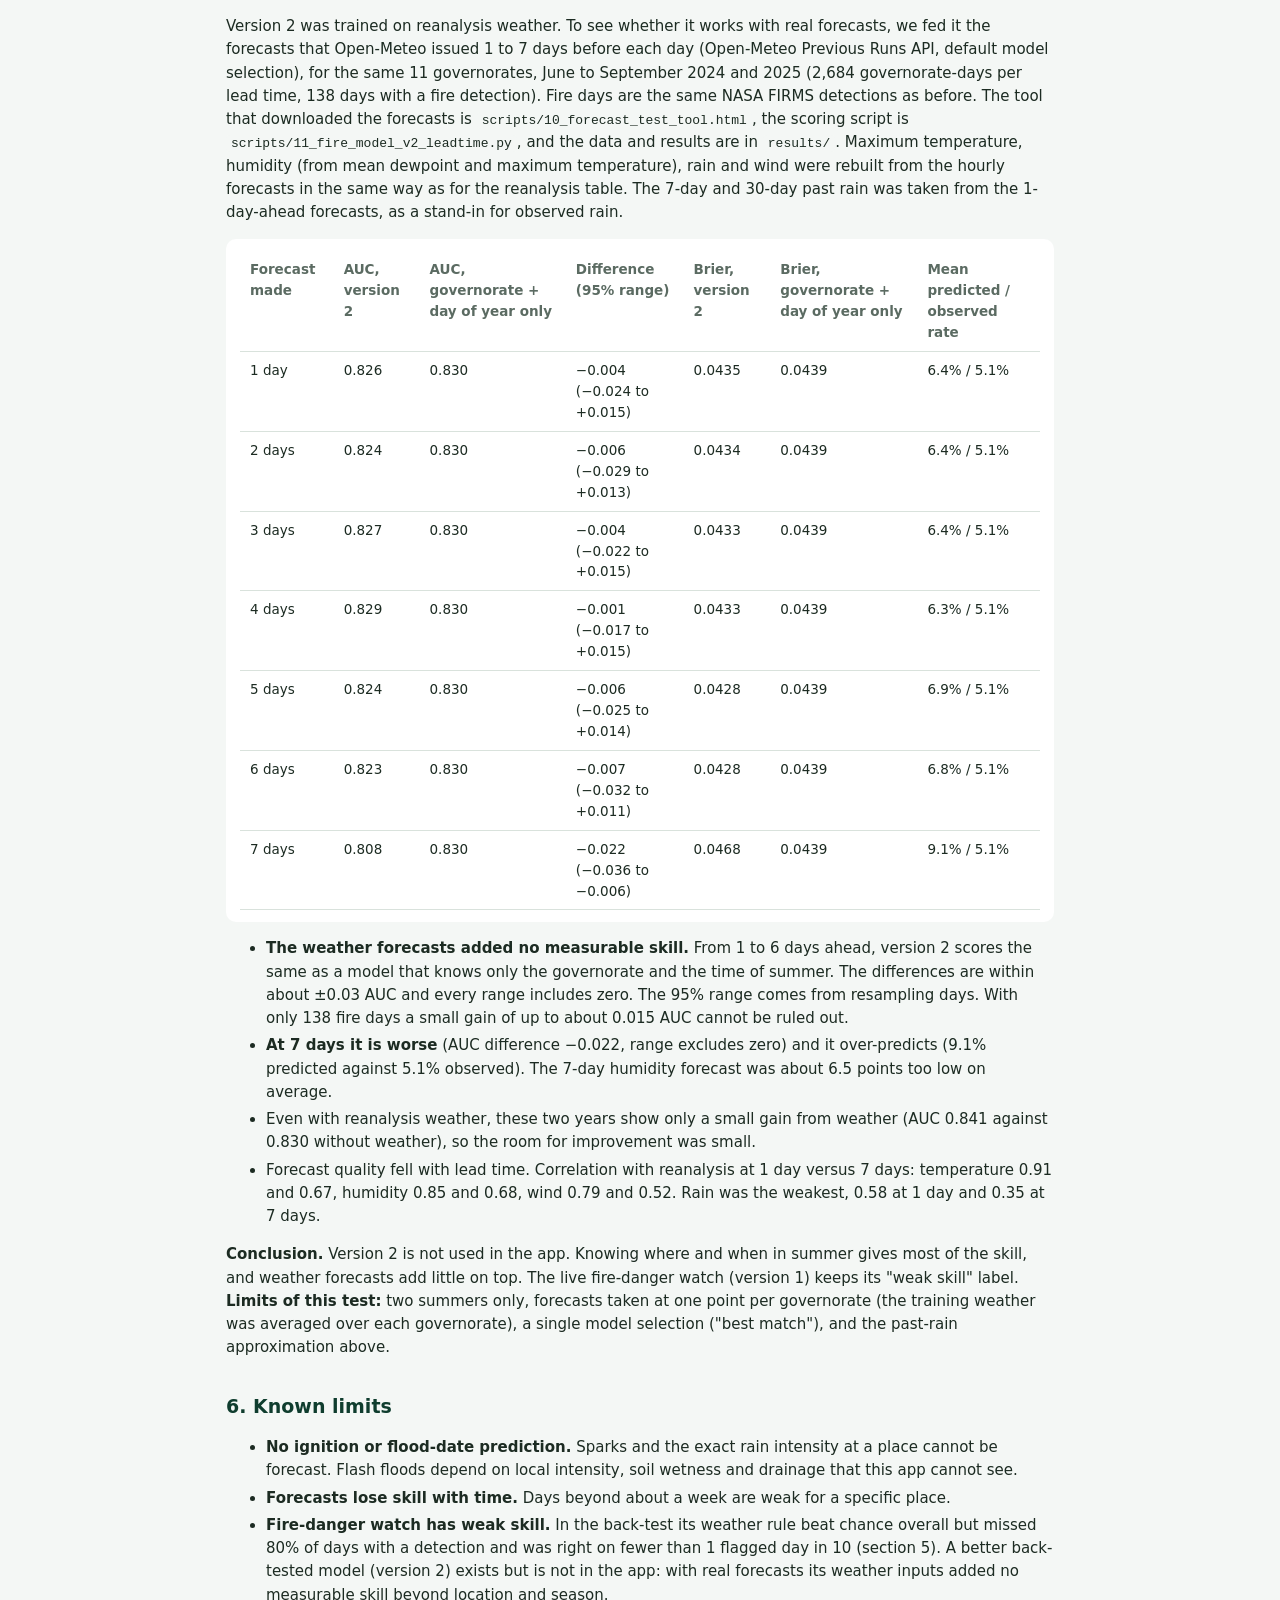
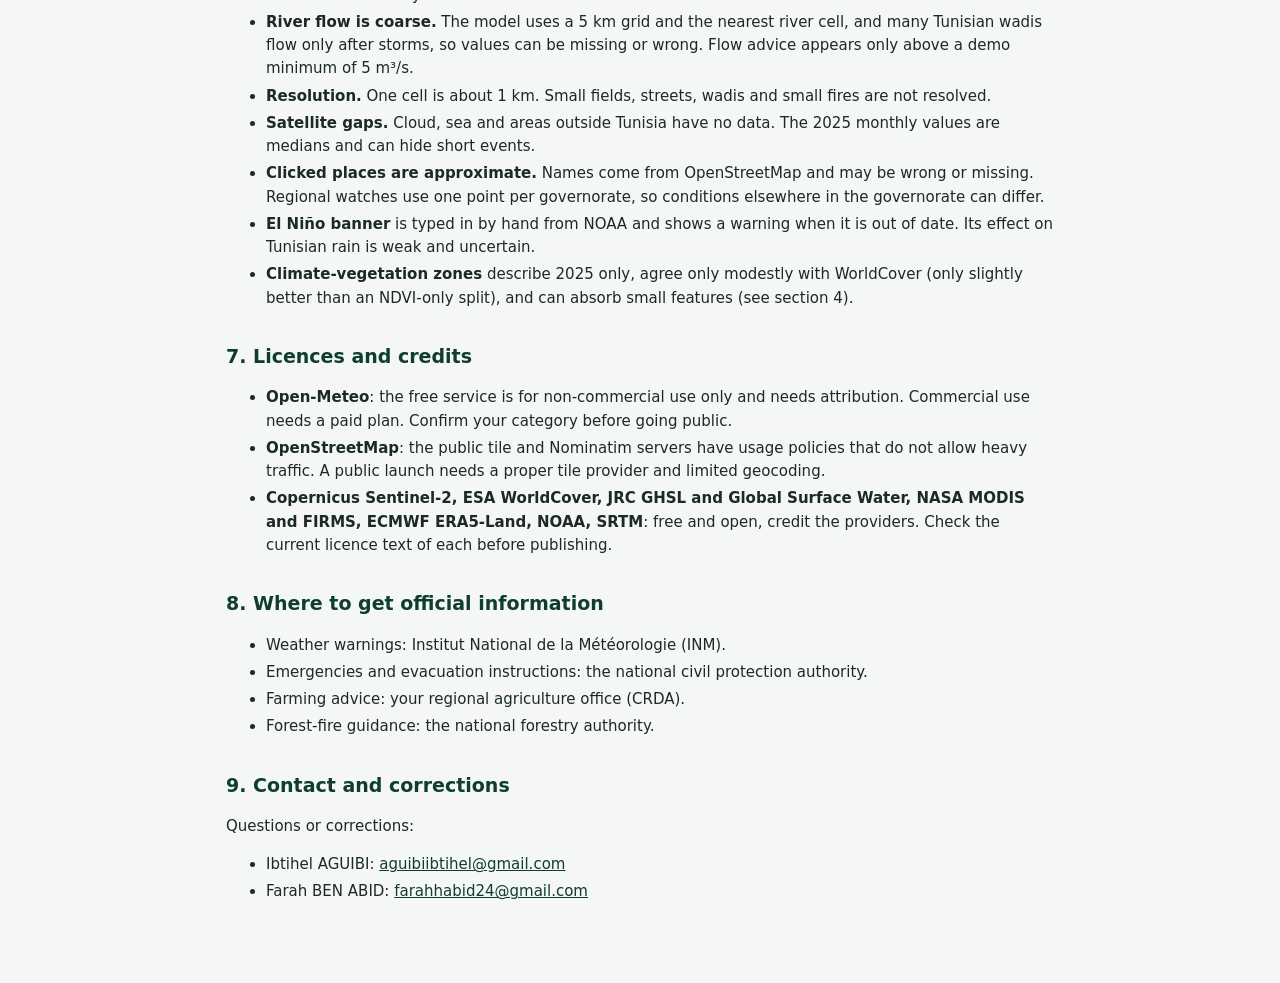
==== commit e4aed857: "Update methods.html" ====
--- a/methods.html
+++ b/methods.html
@@ -56,6 +56,7 @@
     <tr><td>Flood susceptibility</td><td>JRC Global Surface Water (water history) with SRTM elevation and slope, worked at 240 m</td><td>Water history 1984 to 2021</td><td>Demo</td></tr>
     <tr><td>Fire history</td><td>NASA FIRMS MODIS thermal anomalies, confidence 50 or higher, days with a detection per cell</td><td>2021 to 2025</td><td>Demo</td></tr>
     <tr><td>Fire back-test weather and fire days</td><td>ECMWF ERA5-Land daily reanalysis and NASA FIRMS detections (confidence 50 or higher), used only for the back-tests in section 5</td><td>June to September, 2003 to 2025</td><td>Back-test only</td></tr>
+    <tr><td>Forecast test</td><td>Open-Meteo Previous Runs API, archived forecasts 1 to 7 days ahead</td><td>May to September, 2024 and 2025</td><td>Back-test only</td></tr>
     <tr><td>Rain, temperature, wind, humidity forecasts, river discharge</td><td>Open-Meteo (weather models; river flow from its global flood model, about 5 km grid)</td><td>Live, 16 days</td><td>Demo</td></tr>
     <tr><td>El Niño status</td><td>NOAA Climate Prediction Center, entered by hand</td><td>Issued 2026-10-08</td><td>Context only</td></tr>
     <tr><td>Place names, base map</td><td>OpenStreetMap (Nominatim and map tiles)</td><td>Live</td><td>n/a</td></tr>
@@ -115,7 +116,7 @@
   <p>The prototype uses multispectral Sentinel-2 data. The same per-pixel fingerprint approach can take the 200+ bands of hyperspectral sources such as EnMAP, PRISMA or EMIT. These sensors are not used yet.</p>
 
   <h2>5. Validation status</h2>
-  <div class="box">The scores have been tested only in part. <b>Machine-learning zones:</b> compared with ESA WorldCover (2021), the zones reach a purity of 75% and a normalised mutual information of 0.37, against 73% and 0.35 for an NDVI-only baseline, so they add only a modest amount beyond vegetation level. <b>Fire-danger watch, version 1 (weather rule only, without wind):</b> tested on 6,710 governorate-days in the northern governorates, June to September 2021 to 2025, against NASA FIRMS fire detections. Fire was detected on 9.4% of flagged days and 5.4% of other days (1.75 times as often). The rule caught 20% of the days with a detection and 91% of flagged days had none, and the result changed a lot from year to year. Treat it as weak. <b>Fire model, version 2 (back-test only, not in the app):</b> a logistic model trained on 2003 to 2020 and tested on 2021 to 2025 ranks days better than version 1 (AUC 0.80 against 0.54), but most of that comes from which governorate and which part of summer it is, and it has not been tested with real forecasts. <b>Heavy-rain watch, flood susceptibility and the water-stress score:</b> not tested against past events. Treat them as demonstrations.</div>
+  <div class="box">The scores have been tested only in part. <b>Machine-learning zones:</b> compared with ESA WorldCover (2021), the zones reach a purity of 75% and a normalised mutual information of 0.37, against 73% and 0.35 for an NDVI-only baseline, so they add only a modest amount beyond vegetation level. <b>Fire-danger watch, version 1 (weather rule only, without wind):</b> tested on 6,710 governorate-days in the northern governorates, June to September 2021 to 2025, against NASA FIRMS fire detections. Fire was detected on 9.4% of flagged days and 5.4% of other days (1.75 times as often). The rule caught 20% of the days with a detection and 91% of flagged days had none, and the result changed a lot from year to year. Treat it as weak. <b>Fire model, version 2 (back-test only, not in the app):</b> a logistic model trained on 2003 to 2020 and tested on 2021 to 2025 ranks days better than version 1 (AUC 0.80 against 0.54), but most of that comes from which governorate and which part of summer it is, and when tested with real archived forecasts its weather inputs added no measurable skill beyond governorate and time of summer (see the forecast test below). <b>Heavy-rain watch, flood susceptibility and the water-stress score:</b> not tested against past events. Treat them as demonstrations.</div>
 
   <h3>Fire-danger rule (version 1): back-test</h3>
   <p>We tested the weather part of the rule (maximum temperature 35°C or more, humidity 25% or less, rain under 5 mm) on every day from 1 June to 30 September, 2021 to 2025, in the 11 governorates whose centre lies north of 36°N (6,710 governorate-days). A fire counts when NASA FIRMS records at least one detection (confidence 50 or higher) in the same governorate on the same day. Weather is ERA5-Land daily reanalysis. The northern governorates were chosen to avoid the gas flares of the south. The script is <code>scripts/07_fire_backtest.js</code> and the counts are in <code>results/fire_backtest_2021_2025.csv</code>.</p>
@@ -167,13 +168,35 @@
     <li>Gradient boosting did not beat logistic regression (AUC difference between about −0.01 and +0.01), so the simpler model is kept.</li>
     <li>Calibration is rough but usable. In the highest-rated tenth of days the model predicted 25% and 27% had a detection. In the middle bands it predicts too high (13% predicted against 10% observed in the ninth tenth). See <code>results/fire_model_v2_calibration.csv</code>.</li>
   </ul>
-  <p><b>Limits of version 2.</b> It is not used in the app. It was trained and tested on reanalysis weather, not on forecasts, so its skill with real forecasts is unknown and will be lower. It covers northern governorates only. FIRMS detections include crop burning. A governorate counts as having a fire if there is a detection anywhere inside it, so size matters. Humidity and wind here are defined differently from the live app (daily mean wind here, daily maximum in the app). The 95% intervals ignore the link between neighbouring days and are too narrow.</p>
+  <p><b>Limits of version 2.</b> It is not used in the app. It was trained and tested on reanalysis weather. The forecast test below shows that real forecasts add no measurable skill. It covers northern governorates only. FIRMS detections include crop burning. A governorate counts as having a fire if there is a detection anywhere inside it, so size matters. Humidity and wind here are defined differently from the live app (daily mean wind here, daily maximum in the app). The 95% intervals ignore the link between neighbouring days and are too narrow.</p>
+
+  <h3>Forecast test (version 2 with real archived forecasts)</h3>
+  <p>Version 2 was trained on reanalysis weather. To see whether it works with real forecasts, we fed it the forecasts that Open-Meteo issued 1 to 7 days before each day (Open-Meteo Previous Runs API, default model selection), for the same 11 governorates, June to September 2024 and 2025 (2,684 governorate-days per lead time, 138 days with a fire detection). Fire days are the same NASA FIRMS detections as before. The tool that downloaded the forecasts is <code>scripts/10_forecast_test_tool.html</code>, the scoring script is <code>scripts/11_fire_model_v2_leadtime.py</code>, and the data and results are in <code>results/</code>. Maximum temperature, humidity (from mean dewpoint and maximum temperature), rain and wind were rebuilt from the hourly forecasts in the same way as for the reanalysis table. The 7-day and 30-day past rain was taken from the 1-day-ahead forecasts, as a stand-in for observed rain.</p>
+  <div class="card scroll">
+  <table>
+    <tr><th>Forecast made</th><th>AUC, version 2</th><th>AUC, governorate + day of year only</th><th>Difference (95% range)</th><th>Brier, version 2</th><th>Brier, governorate + day of year only</th><th>Mean predicted / observed rate</th></tr>
+    <tr><td>1 day</td><td>0.826</td><td>0.830</td><td>−0.004 (−0.024 to +0.015)</td><td>0.0435</td><td>0.0439</td><td>6.4% / 5.1%</td></tr>
+    <tr><td>2 days</td><td>0.824</td><td>0.830</td><td>−0.006 (−0.029 to +0.013)</td><td>0.0434</td><td>0.0439</td><td>6.4% / 5.1%</td></tr>
+    <tr><td>3 days</td><td>0.827</td><td>0.830</td><td>−0.004 (−0.022 to +0.015)</td><td>0.0433</td><td>0.0439</td><td>6.4% / 5.1%</td></tr>
+    <tr><td>4 days</td><td>0.829</td><td>0.830</td><td>−0.001 (−0.017 to +0.015)</td><td>0.0433</td><td>0.0439</td><td>6.3% / 5.1%</td></tr>
+    <tr><td>5 days</td><td>0.824</td><td>0.830</td><td>−0.006 (−0.025 to +0.014)</td><td>0.0428</td><td>0.0439</td><td>6.9% / 5.1%</td></tr>
+    <tr><td>6 days</td><td>0.823</td><td>0.830</td><td>−0.007 (−0.032 to +0.011)</td><td>0.0428</td><td>0.0439</td><td>6.8% / 5.1%</td></tr>
+    <tr><td>7 days</td><td>0.808</td><td>0.830</td><td>−0.022 (−0.036 to −0.006)</td><td>0.0468</td><td>0.0439</td><td>9.1% / 5.1%</td></tr>
+  </table>
+  </div>
+  <ul>
+    <li><b>The weather forecasts added no measurable skill.</b> From 1 to 6 days ahead, version 2 scores the same as a model that knows only the governorate and the time of summer. The differences are within about ±0.03 AUC and every range includes zero. The 95% range comes from resampling days. With only 138 fire days a small gain of up to about 0.015 AUC cannot be ruled out.</li>
+    <li><b>At 7 days it is worse</b> (AUC difference −0.022, range excludes zero) and it over-predicts (9.1% predicted against 5.1% observed). The 7-day humidity forecast was about 6.5 points too low on average.</li>
+    <li>Even with reanalysis weather, these two years show only a small gain from weather (AUC 0.841 against 0.830 without weather), so the room for improvement was small.</li>
+    <li>Forecast quality fell with lead time. Correlation with reanalysis at 1 day versus 7 days: temperature 0.91 and 0.67, humidity 0.85 and 0.68, wind 0.79 and 0.52. Rain was the weakest, 0.58 at 1 day and 0.35 at 7 days.</li>
+  </ul>
+  <p><b>Conclusion.</b> Version 2 is not used in the app. Knowing where and when in summer gives most of the skill, and weather forecasts add little on top. The live fire-danger watch (version 1) keeps its "weak skill" label. <b>Limits of this test:</b> two summers only, forecasts taken at one point per governorate (the training weather was averaged over each governorate), a single model selection ("best match"), and the past-rain approximation above.</p>
 
   <h2>6. Known limits</h2>
   <ul>
     <li><b>No ignition or flood-date prediction.</b> Sparks and the exact rain intensity at a place cannot be forecast. Flash floods depend on local intensity, soil wetness and drainage that this app cannot see.</li>
     <li><b>Forecasts lose skill with time.</b> Days beyond about a week are weak for a specific place.</li>
-    <li><b>Fire-danger watch has weak skill.</b> In the back-test its weather rule beat chance overall but missed 80% of days with a detection and was right on fewer than 1 flagged day in 10 (section 5). A better back-tested model (version 2) exists but is not in the app because it has not been tested with real forecasts.</li>
+    <li><b>Fire-danger watch has weak skill.</b> In the back-test its weather rule beat chance overall but missed 80% of days with a detection and was right on fewer than 1 flagged day in 10 (section 5). A better back-tested model (version 2) exists but is not in the app: with real forecasts its weather inputs added no measurable skill beyond location and season.</li>
     <li><b>River flow is coarse.</b> The model uses a 5 km grid and the nearest river cell, and many Tunisian wadis flow only after storms, so values can be missing or wrong. Flow advice appears only above a demo minimum of 5 m³/s.</li>
     <li><b>Resolution.</b> One cell is about 1 km. Small fields, streets, wadis and small fires are not resolved.</li>
     <li><b>Satellite gaps.</b> Cloud, sea and areas outside Tunisia have no data. The 2025 monthly values are medians and can hide short events.</li>
